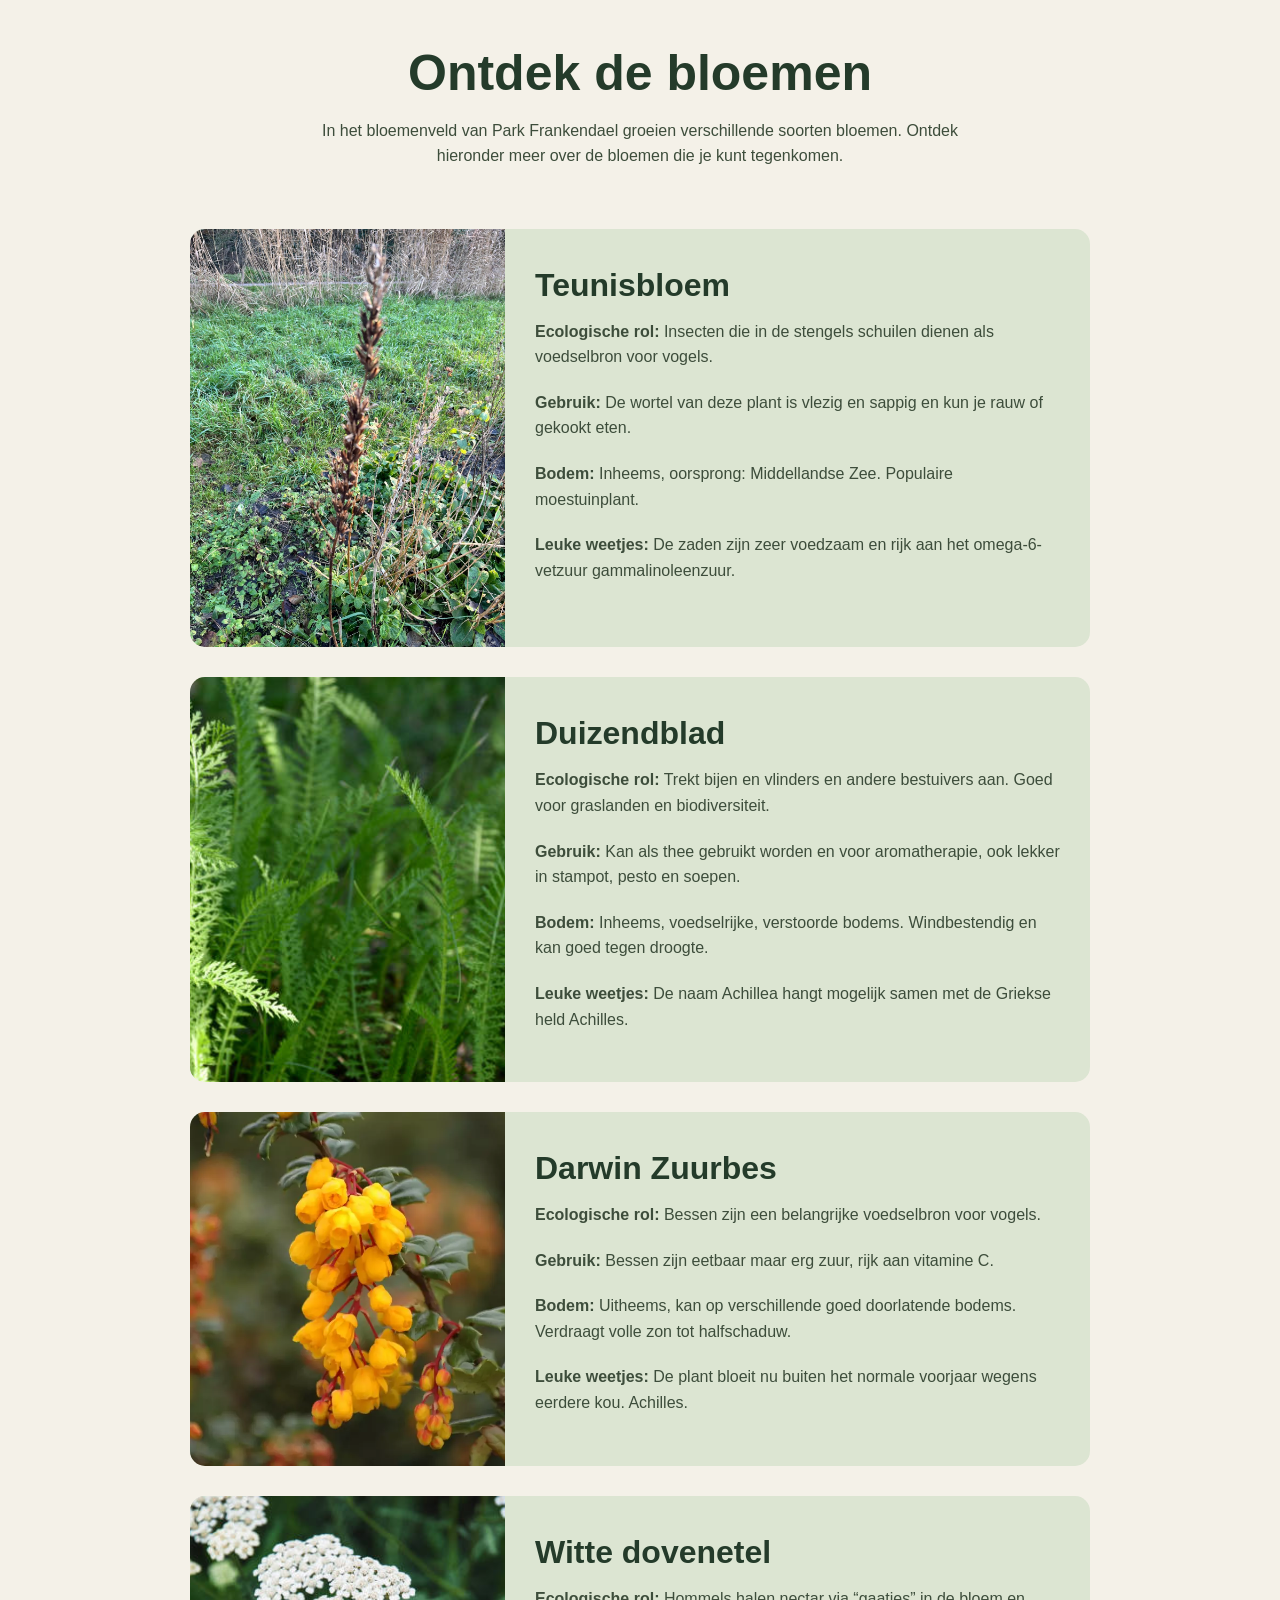
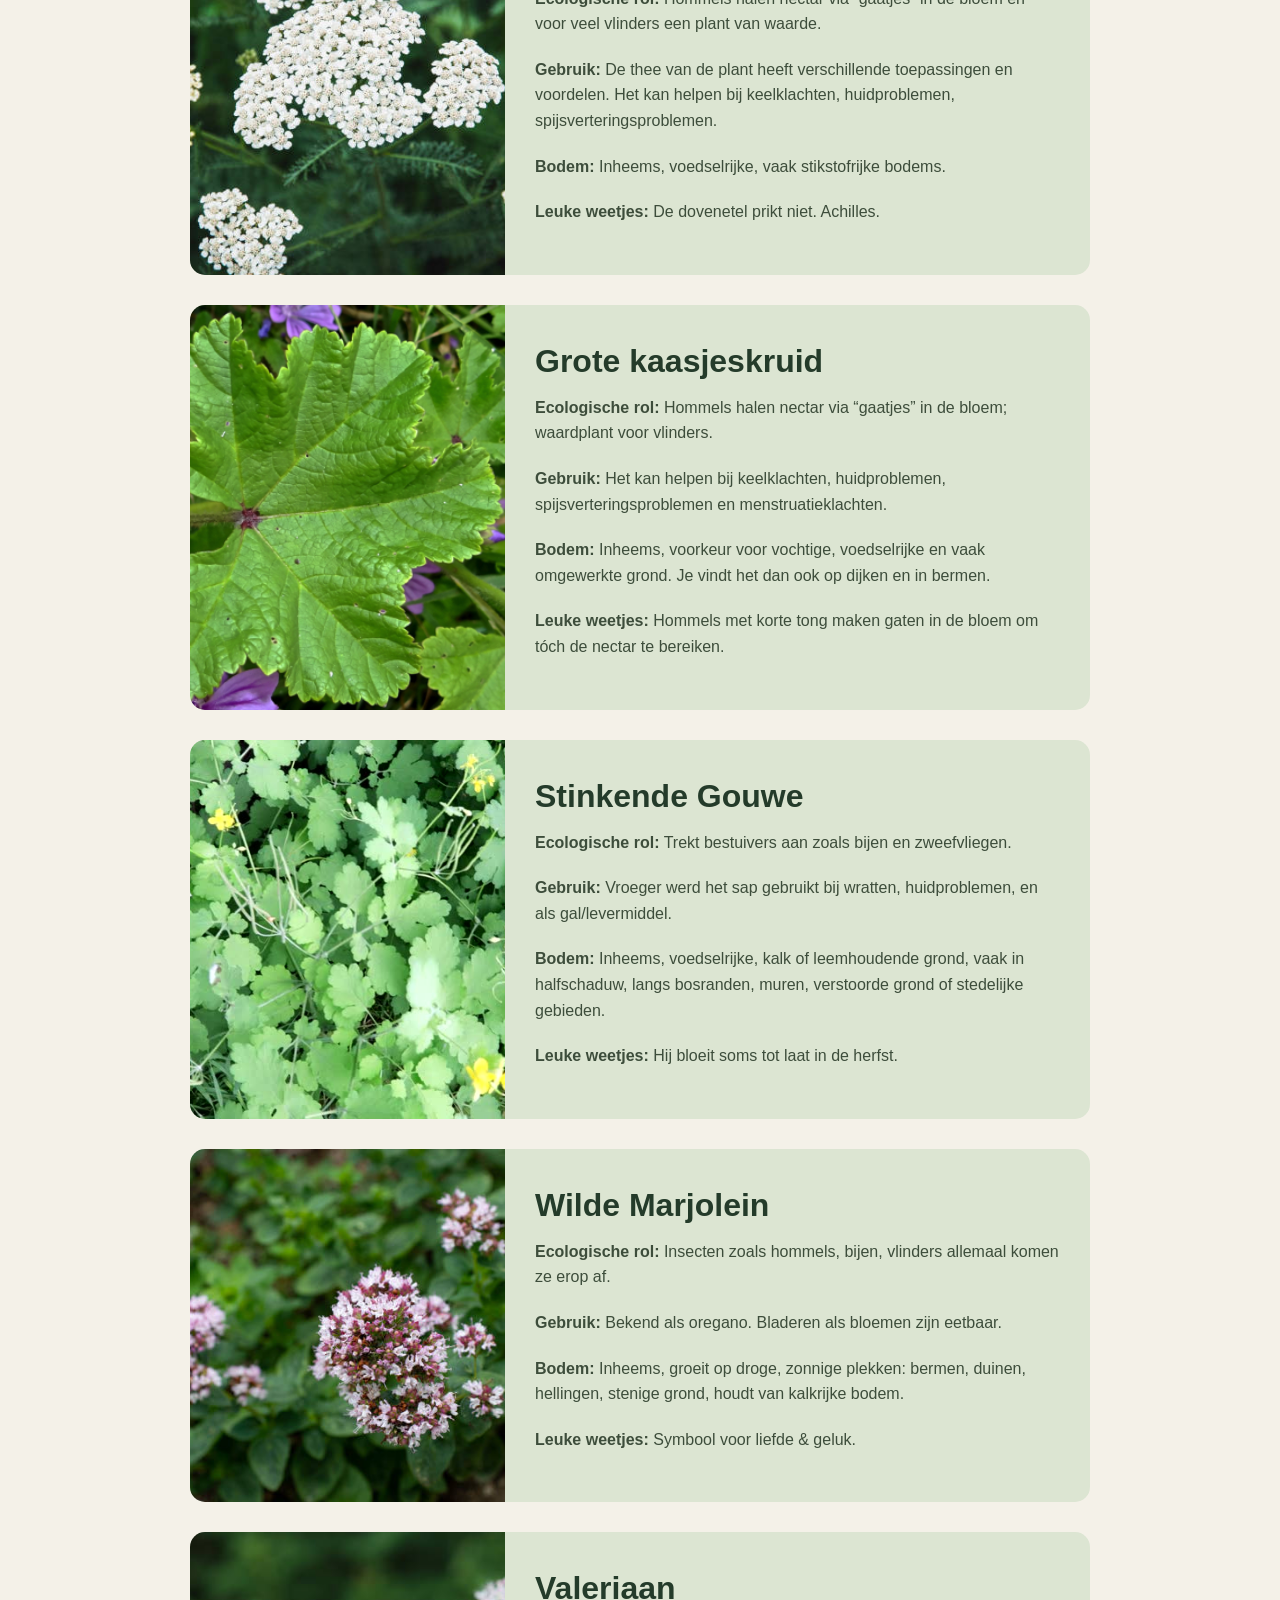
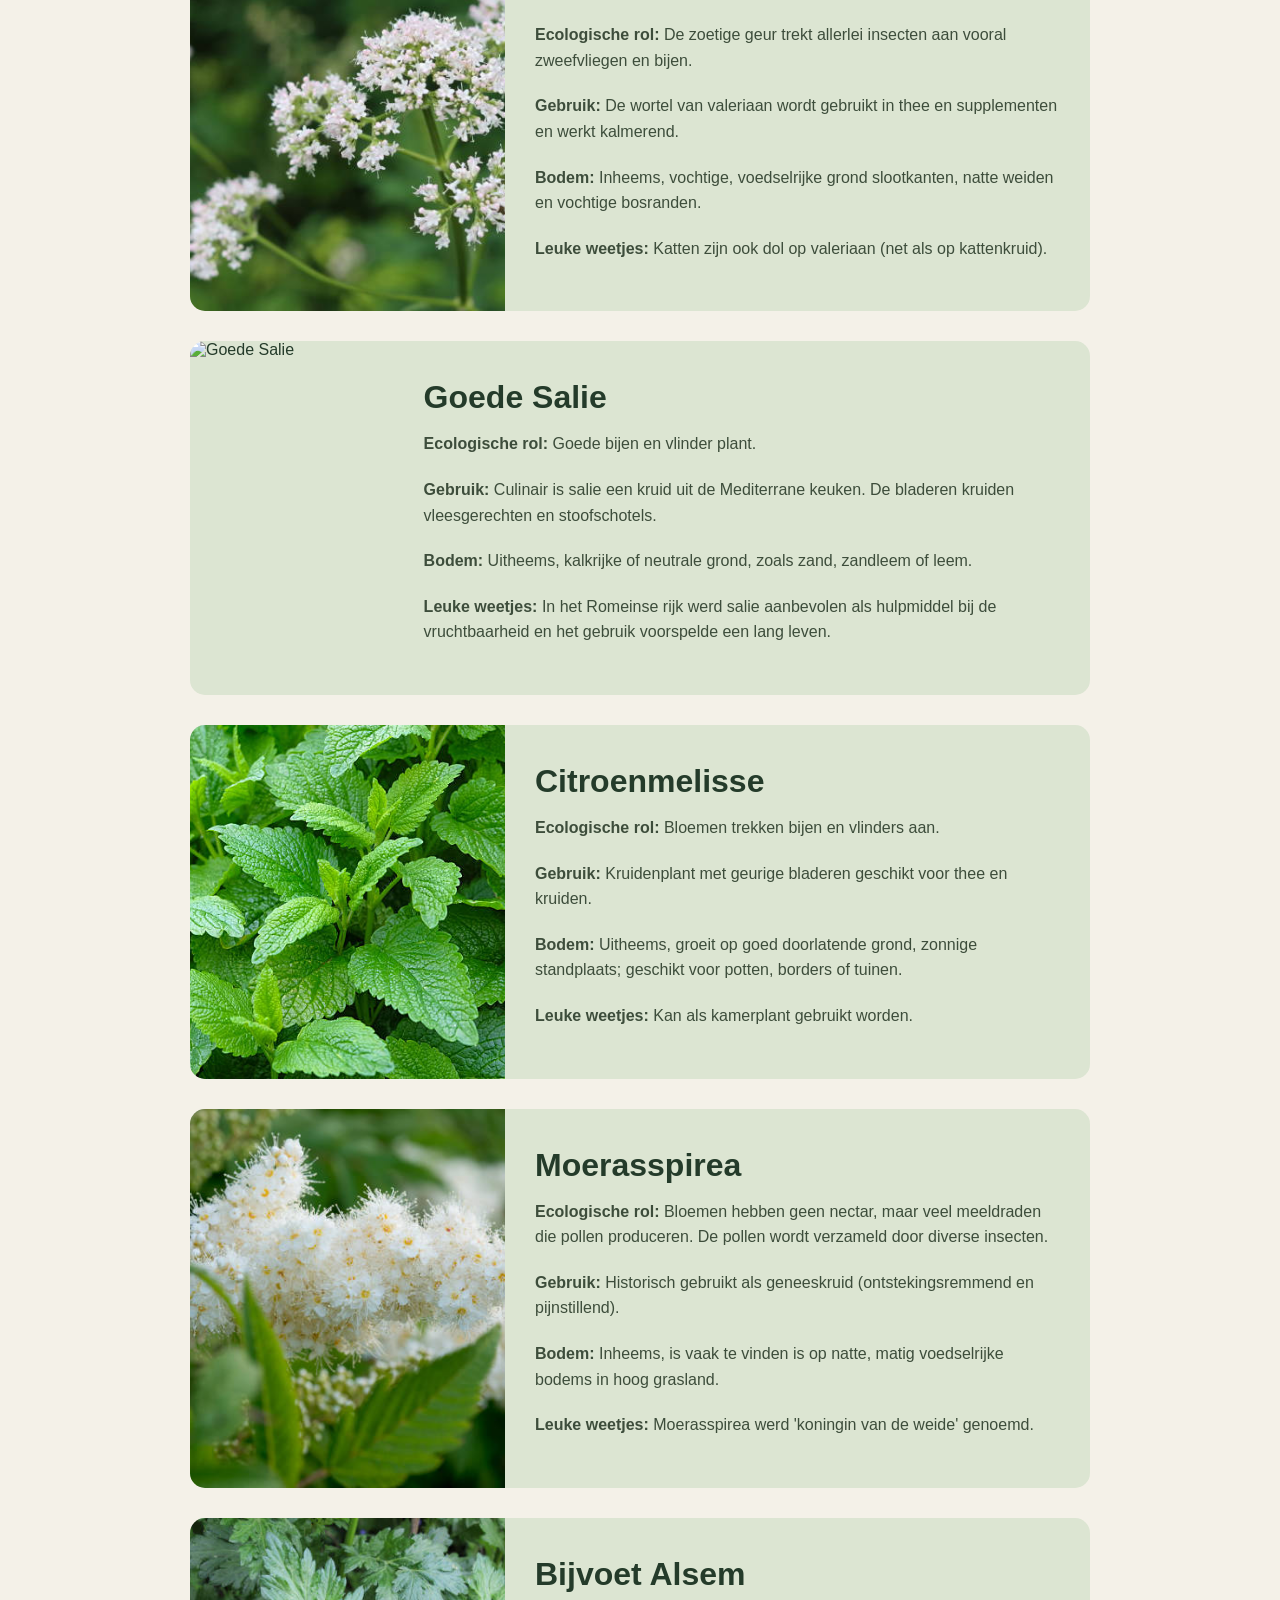
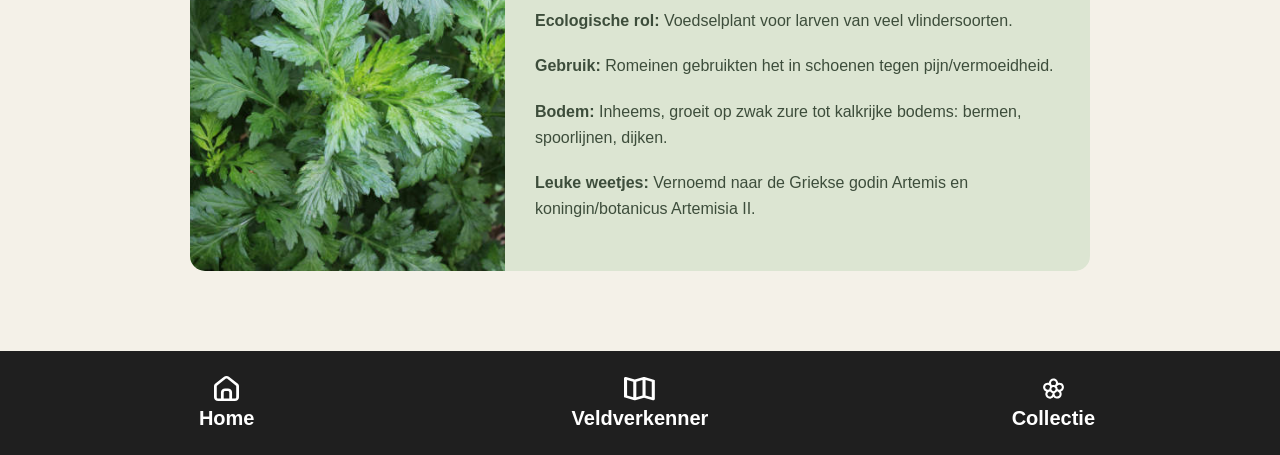
==== collectie.html @ 2749d23b "De bloemen nummers 9 t/m 12 in de collectie pagina gezet" ====
<!DOCTYPE html>
<html lang="nl">

<head>
    <meta charset="UTF-8">
    <meta name="viewport" content="width=device-width, initial-scale=1.0">
    <title>Collectie</title>
    <link rel="stylesheet" href="../styles.css">
</head>

<body>

    <main class="collectie">

        <section class="collectie-header">
            <h1>Ontdek de bloemen</h1>
            <p>
                In het bloemenveld van Park Frankendael groeien
                verschillende soorten bloemen. Ontdek hieronder
                meer over de bloemen die je kunt tegenkomen.
            </p>
        </section>

        <section class="bloemen-lijst">

            <article class="bloem-item">
                <img src="Bloemen/Teunisbloem.jpg" alt="Teunisbloem">

                <div class="bloem-info">
                    <h2>Teunisbloem</h2>
                    <p>
                        <strong>Ecologische rol:</strong> Insecten die in de stengels schuilen dienen als voedselbron
                        voor vogels.
                    </p>
                    <p>
                        <strong>Gebruik:</strong> De wortel van deze plant is vlezig en sappig en kun je rauw of gekookt
                        eten.
                    </p>
                    <p>
                        <strong>Bodem:</strong> Inheems, oorsprong: Middellandse Zee. Populaire moestuinplant.
                    </p>
                    <p>
                        <strong>Leuke weetjes:</strong> De zaden zijn zeer voedzaam en rijk aan het omega-6-vetzuur
                        gammalinoleenzuur.
                    </p>
                </div>
            </article>

            <article class="bloem-item">
                <img src="Bloemen/Duizenblad.png" alt="Duizendblad">

                <div class="bloem-info">
                    <h2>Duizendblad</h2>
                    <p>
                        <strong>Ecologische rol:</strong> Trekt bijen en vlinders en andere bestuivers aan. Goed voor
                        graslanden en biodiversiteit.
                    </p>
                    <p>
                        <strong>Gebruik:</strong> Kan als thee gebruikt worden en voor aromatherapie, ook lekker in
                        stampot, pesto en soepen.
                    </p>
                    <p>
                        <strong>Bodem:</strong> Inheems, voedselrijke, verstoorde bodems. Windbestendig en kan goed
                        tegen droogte.
                    </p>
                    <p>
                        <strong>Leuke weetjes:</strong> De naam Achillea hangt mogelijk samen met de Griekse held
                        Achilles.
                    </p>
                </div>
            </article>

            <article class="bloem-item">
                <img src="Bloemen/Darwin Zuurbes.png" alt="Darwin Zuurbes">

                <div class="bloem-info">
                    <h2>Darwin Zuurbes</h2>
                    <p>
                        <strong>Ecologische rol:</strong> Bessen zijn een belangrijke voedselbron voor vogels.
                    </p>
                    <p>
                        <strong>Gebruik:</strong> Bessen zijn eetbaar maar erg zuur, rijk aan vitamine C.
                    </p>
                    <p>
                        <strong>Bodem:</strong> Uitheems, kan op verschillende goed doorlatende bodems. Verdraagt volle
                        zon tot halfschaduw.
                    </p>
                    <p>
                        <strong>Leuke weetjes:</strong> De plant bloeit nu buiten het normale voorjaar wegens eerdere
                        kou.
                        Achilles.
                    </p>
                </div>
            </article>

            <article class="bloem-item">
                <img src="Bloemen/Witte dovenetel.png" alt="Witte dovenetel">

                <div class="bloem-info">
                    <h2>Witte dovenetel</h2>
                    <p>
                        <strong>Ecologische rol:</strong> Hommels halen nectar via “gaatjes” in de bloem en voor veel
                        vlinders een plant van waarde.
                    </p>
                    <p>
                        <strong>Gebruik:</strong> De thee van de plant heeft verschillende toepassingen en
                        voordelen. Het kan helpen bij keelklachten, huidproblemen, spijsverteringsproblemen.
                    </p>
                    <p>
                        <strong>Bodem:</strong> Inheems, voedselrijke, vaak stikstofrijke bodems.
                    </p>
                    <p>
                        <strong>Leuke weetjes:</strong> De dovenetel prikt niet.
                        Achilles.
                    </p>
                </div>
            </article>

            <article class="bloem-item">
                <img src="Bloemen/Grote kaasjeskruid.png" alt="Grote kaasjeskruid">

                <div class="bloem-info">
                    <h2>Grote kaasjeskruid</h2>
                    <p>
                        <strong>Ecologische rol:</strong> Hommels halen nectar via “gaatjes” in de bloem; waardplant
                        voor vlinders.
                    </p>
                    <p>
                        <strong>Gebruik:</strong> Het kan helpen bij keelklachten, huidproblemen,
                        spijsverteringsproblemen en
                        menstruatieklachten.
                    </p>
                    <p>
                        <strong>Bodem:</strong> Inheems, voorkeur voor vochtige, voedselrijke en vaak omgewerkte grond.
                        Je vindt het dan ook op dijken en in bermen.
                    </p>
                    <p>
                        <strong>Leuke weetjes:</strong> Hommels met korte tong maken gaten in de bloem om tóch de nectar
                        te bereiken.
                    </p>
                </div>
            </article>

            <article class="bloem-item">
                <img src="Bloemen/Stinkende Gouwe.png" alt="Stinkende Gouwe">

                <div class="bloem-info">
                    <h2>Stinkende Gouwe</h2>
                    <p>
                        <strong>Ecologische rol:</strong> Trekt bestuivers aan zoals bijen en zweefvliegen.
                    </p>
                    <p>
                        <strong>Gebruik:</strong> Vroeger werd het sap gebruikt bij wratten, huidproblemen, en als
                        gal/levermiddel.
                    </p>
                    <p>
                        <strong>Bodem:</strong> Inheems, voedselrijke, kalk of leemhoudende grond, vaak in
                        halfschaduw, langs bosranden, muren, verstoorde grond of stedelijke gebieden.
                    </p>
                    <p>
                        <strong>Leuke weetjes:</strong> Hij bloeit soms tot laat in de herfst.
                    </p>
                </div>
            </article>

            <article class="bloem-item">
                <img src="Bloemen/Wild Marjolein.png" alt="Wilde Marjolein">

                <div class="bloem-info">
                    <h2>Wilde Marjolein</h2>
                    <p>
                        <strong>Ecologische rol:</strong> Insecten zoals hommels, bijen, vlinders allemaal komen ze erop
                        af.
                    </p>
                    <p>
                        <strong>Gebruik:</strong> Bekend als oregano. Bladeren als bloemen zijn eetbaar.
                    </p>
                    <p>
                        <strong>Bodem:</strong> Inheems, groeit op droge, zonnige plekken: bermen, duinen, hellingen,
                        stenige grond, houdt van kalkrijke bodem.
                    </p>
                    <p>
                        <strong>Leuke weetjes:</strong> Symbool voor liefde & geluk.
                    </p>
                </div>
            </article>

            <article class="bloem-item">
                <img src="Bloemen/Valeriaan.png" alt="Valeriaan">

                <div class="bloem-info">
                    <h2>Valeriaan</h2>
                    <p>
                        <strong>Ecologische rol:</strong> De zoetige geur trekt allerlei insecten aan vooral
                        zweefvliegen en bijen.
                    </p>
                    <p>
                        <strong>Gebruik:</strong> De wortel van valeriaan wordt gebruikt in thee en supplementen en
                        werkt kalmerend.
                    </p>
                    <p>
                        <strong>Bodem:</strong> Inheems, vochtige, voedselrijke grond slootkanten, natte weiden en
                        vochtige bosranden.
                    </p>
                    <p>
                        <strong>Leuke weetjes:</strong> Katten zijn ook dol op valeriaan (net als op kattenkruid).
                    </p>
                </div>
            </article>

            <article class="bloem-item">
                <img src="Bloemen/Goede Salie.png" alt="Goede Salie">

                <div class="bloem-info">
                    <h2>Goede Salie</h2>
                    <p>
                        <strong>Ecologische rol:</strong> Goede bijen en vlinder plant.
                    </p>
                    <p>
                        <strong>Gebruik:</strong> Culinair is salie een kruid uit de Mediterrane keuken. De bladeren
                        kruiden vleesgerechten en stoofschotels.
                    </p>
                    <p>
                        <strong>Bodem:</strong> Uitheems, kalkrijke of neutrale grond, zoals zand, zandleem of leem.
                    </p>
                    <p>
                        <strong>Leuke weetjes:</strong> In het Romeinse rijk werd salie aanbevolen als hulpmiddel bij de
                        vruchtbaarheid en het gebruik voorspelde een lang leven.
                    </p>
                </div>
            </article>

            <article class="bloem-item">
                <img src="Bloemen/Citroenmelisse.png" alt="Citroenmelisse">

                <div class="bloem-info">
                    <h2>Citroenmelisse</h2>
                    <p>
                        <strong>Ecologische rol:</strong> Bloemen trekken bijen en vlinders aan.
                    </p>
                    <p>
                        <strong>Gebruik:</strong> Kruidenplant met geurige bladeren geschikt voor thee en kruiden.
                    </p>
                    <p>
                        <strong>Bodem:</strong> Uitheems, groeit op goed doorlatende grond, zonnige standplaats;
                        geschikt voor potten, borders of tuinen.
                    </p>
                    <p>
                        <strong>Leuke weetjes:</strong> Kan als kamerplant gebruikt worden.
                    </p>
                </div>
            </article>

            <article class="bloem-item">
                <img src="Bloemen/Moerasspirea.png" alt="Moerasspirea">

                <div class="bloem-info">
                    <h2>Moerasspirea</h2>
                    <p>
                        <strong>Ecologische rol:</strong> Bloemen hebben geen nectar, maar veel meeldraden die pollen
                        produceren. De pollen wordt verzameld door diverse insecten.
                    </p>
                    <p>
                        <strong>Gebruik:</strong> Historisch gebruikt als geneeskruid (ontstekingsremmend en
                        pijnstillend).
                    </p>
                    <p>
                        <strong>Bodem:</strong> Inheems, is vaak te vinden is op natte, matig voedselrijke bodems in
                        hoog grasland.
                    </p>
                    <p>
                        <strong>Leuke weetjes:</strong> Moerasspirea werd 'koningin van de weide' genoemd.
                    </p>
                </div>
            </article>

            <article class="bloem-item">
                <img src="Bloemen/Bijvoet Alsem.png" alt="Bijvoet Alsem">

                <div class="bloem-info">
                    <h2>Bijvoet Alsem</h2>
                    <p>
                        <strong>Ecologische rol:</strong> Voedselplant voor larven van veel vlindersoorten.
                    </p>
                    <p>
                        <strong>Gebruik:</strong> Romeinen gebruikten het in schoenen tegen pijn/vermoeidheid.
                    </p>
                    <p>
                        <strong>Bodem:</strong> Inheems, groeit op zwak zure tot kalkrijke bodems: bermen, spoorlijnen,
                        dijken.
                    </p>
                    <p>
                        <strong>Leuke weetjes:</strong> Vernoemd naar de Griekse godin Artemis en koningin/botanicus
                        Artemisia II.
                    </p>
                </div>
            </article>

        </section>

    </main>

    <footer class="main-footer">
        <ul>
            <li>
                <a href="index.html" class="active">
                    <img src="images/Home.svg" alt="Logo" class="icon">
                    <span>Home</span>
                </a>
            </li>

            <li>
                <a href="veldverkenner.html">
                    <img src="images/Veldverkenner.svg" alt="Logo" class="icon">
                    <span>Veldverkenner</span>
                </a>
            </li>

            <li>
                <a href="collectie.html">
                    <img src="images/Collectie.svg" alt="Logo" class="icon">
                    <span>Collectie</span>
                </a>
            </li>
        </ul>
    </footer>

</body>

</html>
---- styles.css ----
* {
    box-sizing: border-box;
    margin: 0;
    padding: 0;
}

body {
    font-family: Arial, sans-serif;
    background: #f4f1e8;
    color: #243b2a;
}

header {
    position: fixed;
    top: 0;
    left: 0;
    width: 100%;
    height: 90px;
    display: flex;
    justify-content: space-between;
    align-items: center;
    padding: 20px 50px;
    background: #f4f1e8;
    z-index: 9999;
}

.logo {
    font-size: 20px;
    font-weight: bold;
    line-height: 1;
}

nav {
    display: flex;
    align-items: center;
    gap: 30px;
}

nav a {
    text-decoration: none;
    color: #243b2a;
    font-size: 16px;
}

main {
    padding-top: 90px;
}

.hero {
    display: flex;
    min-height: 550px;
    padding: 40px 50px 80px;
    gap: 50px;
    align-items: center;
}

.hero-text {
    width: 50%;
}

h1 {
    font-size: 50px;
    line-height: 0.95;
    margin-bottom: 25px;

    /* display: grid;
    grid-template-columns: min-content; */

    @media (width > 700px) {
        font-size: clamp(3.125rem, -0.8523rem + 9.0909vw, 4.375rem);
    }
}

.hero-text p {
    max-width: 450px;
    line-height: 1.6;
    margin-bottom: 30px;
}

.button {
    display: inline-block;
    background: #3d6947;
    color: white;
    padding: 15px 25px;
    text-decoration: none;
    border-radius: 30px;
}

.hero-image {
    width: 50%;
}

.image-placeholder {
    height: 450px;
    background: #b7c7a5;
    display: flex;
    justify-content: center;
    align-items: center;
    text-align: center;
    color: #3d4d3b;
}

.intro {
    background: #dce5d2;

    padding: 80px 50px;

    text-align: center;

    h2 {
        font-size: 45px;

        line-height: 1;

        margin-bottom: 25px;
    }

    p {
        max-width: 600px;

        margin: 0 auto;

        line-height: 1.6;
    }
}

.main-footer {
    background: #1f1f1f;
    color: white;
    padding: 25px 20px;
}

/* lijstjte links */
.main-footer ul {
    display: flex;
    justify-content: space-around;
    align-items: center;

    list-style: none;
    margin: 0;
    padding: 0;

    li {
        flex: 1;
        text-align: center;
    }

    a {
        display: flex;
        flex-direction: column;
        align-items: center;
        gap: 6px;

        color: white;
        text-decoration: none;

        font-size: 20px;
        font-weight: bold;

        &:hover {
            color: #243b2a;
        }
    }
}

.news-section {
    background: #dce5d2;
    padding: 80px 50px;

    @media (width > 700px) {
        padding: 60px 20px;
    }
}

.news-section h2 {
    font-size: 45px;
    color: #243b2a;
    margin-bottom: 35px;
    text-align: center;

    @media (width > 700px) {
        font-size: 35px;
    }
}

.news-slider {
    display: flex;
    gap: 25px;
    max-width: 1200px;
    margin: 0 auto;
    overflow-x: auto;
    scroll-snap-type: x mandatory;
    padding-bottom: 15px;
}

.news-card {
    background: #f4f1e8;
    border-radius: 15px;
    overflow: hidden;
    min-width: 270px;
    flex: 1;
    scroll-snap-align: start;
}

.news-card img {
    width: 100%;
    height: 180px;
    object-fit: cover;
    display: block;
}

.news-content {
    padding: 20px;
}

.news-date {
    font-size: 13px;
    color: #5d705f;
}

.news-content h3 {
    color: #243b2a;
    font-size: 22px;
    margin: 8px 0 12px;
}

.news-content p {
    color: #3d4d3b;
    line-height: 1.5;
    margin-bottom: 18px;
}

.news-content a {
    color: #3d6947;
    font-weight: bold;
    text-decoration: none;
}

.news-content a:hover {
    text-decoration: underline;
}

.collectie {
    padding: 50px;
    background: #f4f1e8;
}

.collectie-header {
    max-width: 700px;
    margin: 0 auto 60px;
    text-align: center;
}

.collectie-header h1 {
    font-size: 50px;
    color: #243b2a;
    margin-bottom: 20px;
}

.collectie-header p {
    line-height: 1.6;
    color: #3d4d3b;
}

.bloemen-lijst {
    max-width: 900px;
    margin: 0 auto;
}

.bloem-item {
    display: flex;
    background: #dce5d2;
    margin-bottom: 30px;
    border-radius: 15px;
    overflow: hidden;
    min-height: 250px;
}

.bloem-item img {
    width: 35%;
    object-fit: cover;
}

.bloem-info {
    padding: 30px;
}

.bloem-type {
    font-size: 13px;
    color: #5d705f;
    text-transform: uppercase;
    font-weight: bold;
}

.bloem-info h2 {
    font-size: 32px;
    color: #243b2a;
    margin: 8px 0 15px;
}

.bloem-info p {
    line-height: 1.6;
    color: #3d4d3b;
    margin-bottom: 20px;
}

.bloem-info a {
    color: #3d6947;
    font-weight: bold;
    text-decoration: none;
}

.bloem-info a:hover {
    text-decoration: underline;
}

.main-footer .icon {
    font-size: 30px;
    line-height: 1;
    color: #FFF;
    filter: brightness(0) invert(1);
}

/* Als je met je muis over een item gaat */
.main-footer a:hover {
    color: #5d7cff;
}

@media (max-width: 700px) {

    header {
        height: 75px;
        padding: 20px;
    }

    nav {
        display: none;
    }

    main {
        padding-top: 75px;
    }

    .hero {
        flex-direction: column;
        padding: 30px 20px 60px;
    }

    .hero-text,
    .hero-image {
        width: 100%;
        order: 2;
    }

    .hero-text img {
        width: 100%;
        max-width: 450px;
        height: 250px;
        object-fit: cover;
        object-position: center;
        display: block;
        margin-bottom: 30px;
    }

    .image-placeholder {
        height: 300px;
    }

    .intro {
        padding: 60px 20px;
    }

    .intro h2 {
        font-size: 35px;
    }

    .news-card {
        min-width: 85%;
    }

    .main-footer {
        padding: 20px 10px;
    }

    .main-footer a {
        font-size: 16px;
    }

    .main-footer .icon {
        font-size: 26px;
    }

    .collectie {
        padding: 30px 20px 60px;
    }

    .collectie-header h1 {
        font-size: 40px;
    }

    .bloem-item {
        flex-direction: column;
    }

    .bloem-item img {
        width: 100%;
        height: 220px;
    }

    .bloem-info {
        padding: 25px;
    }
}
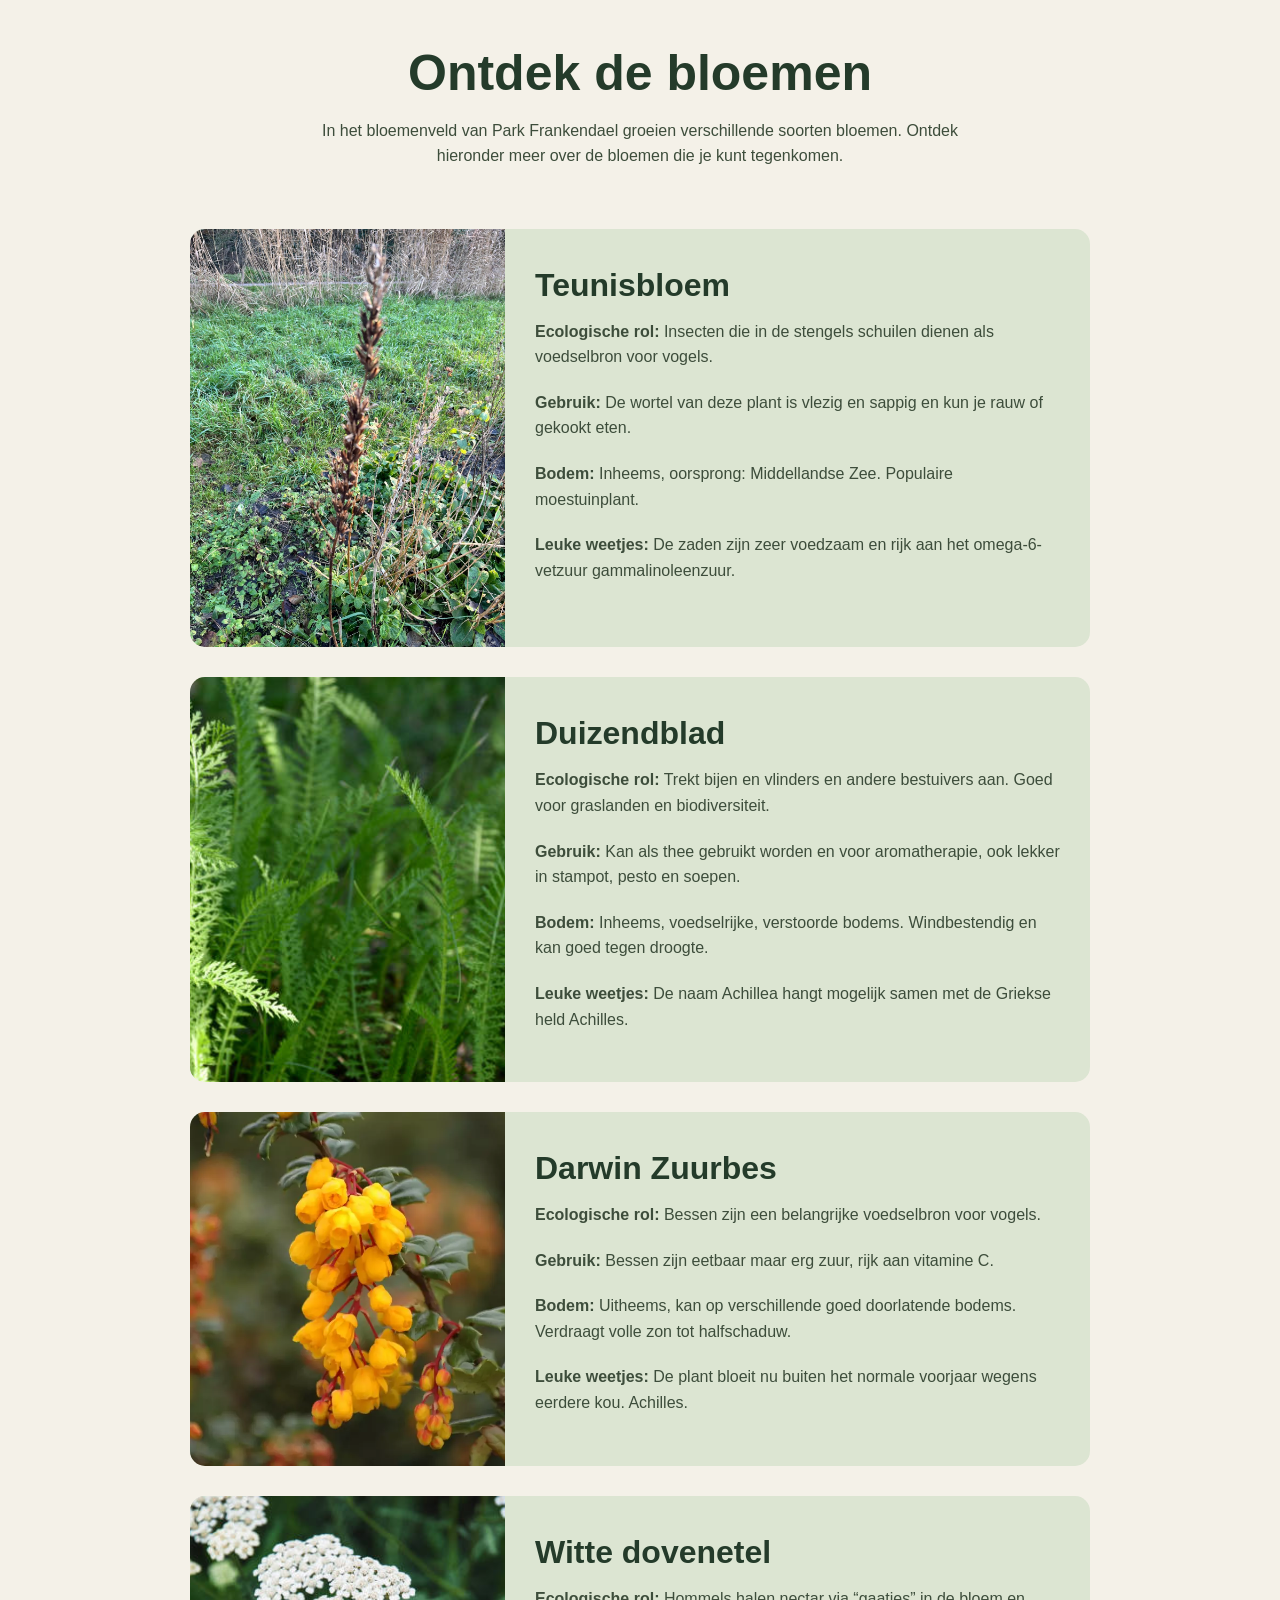
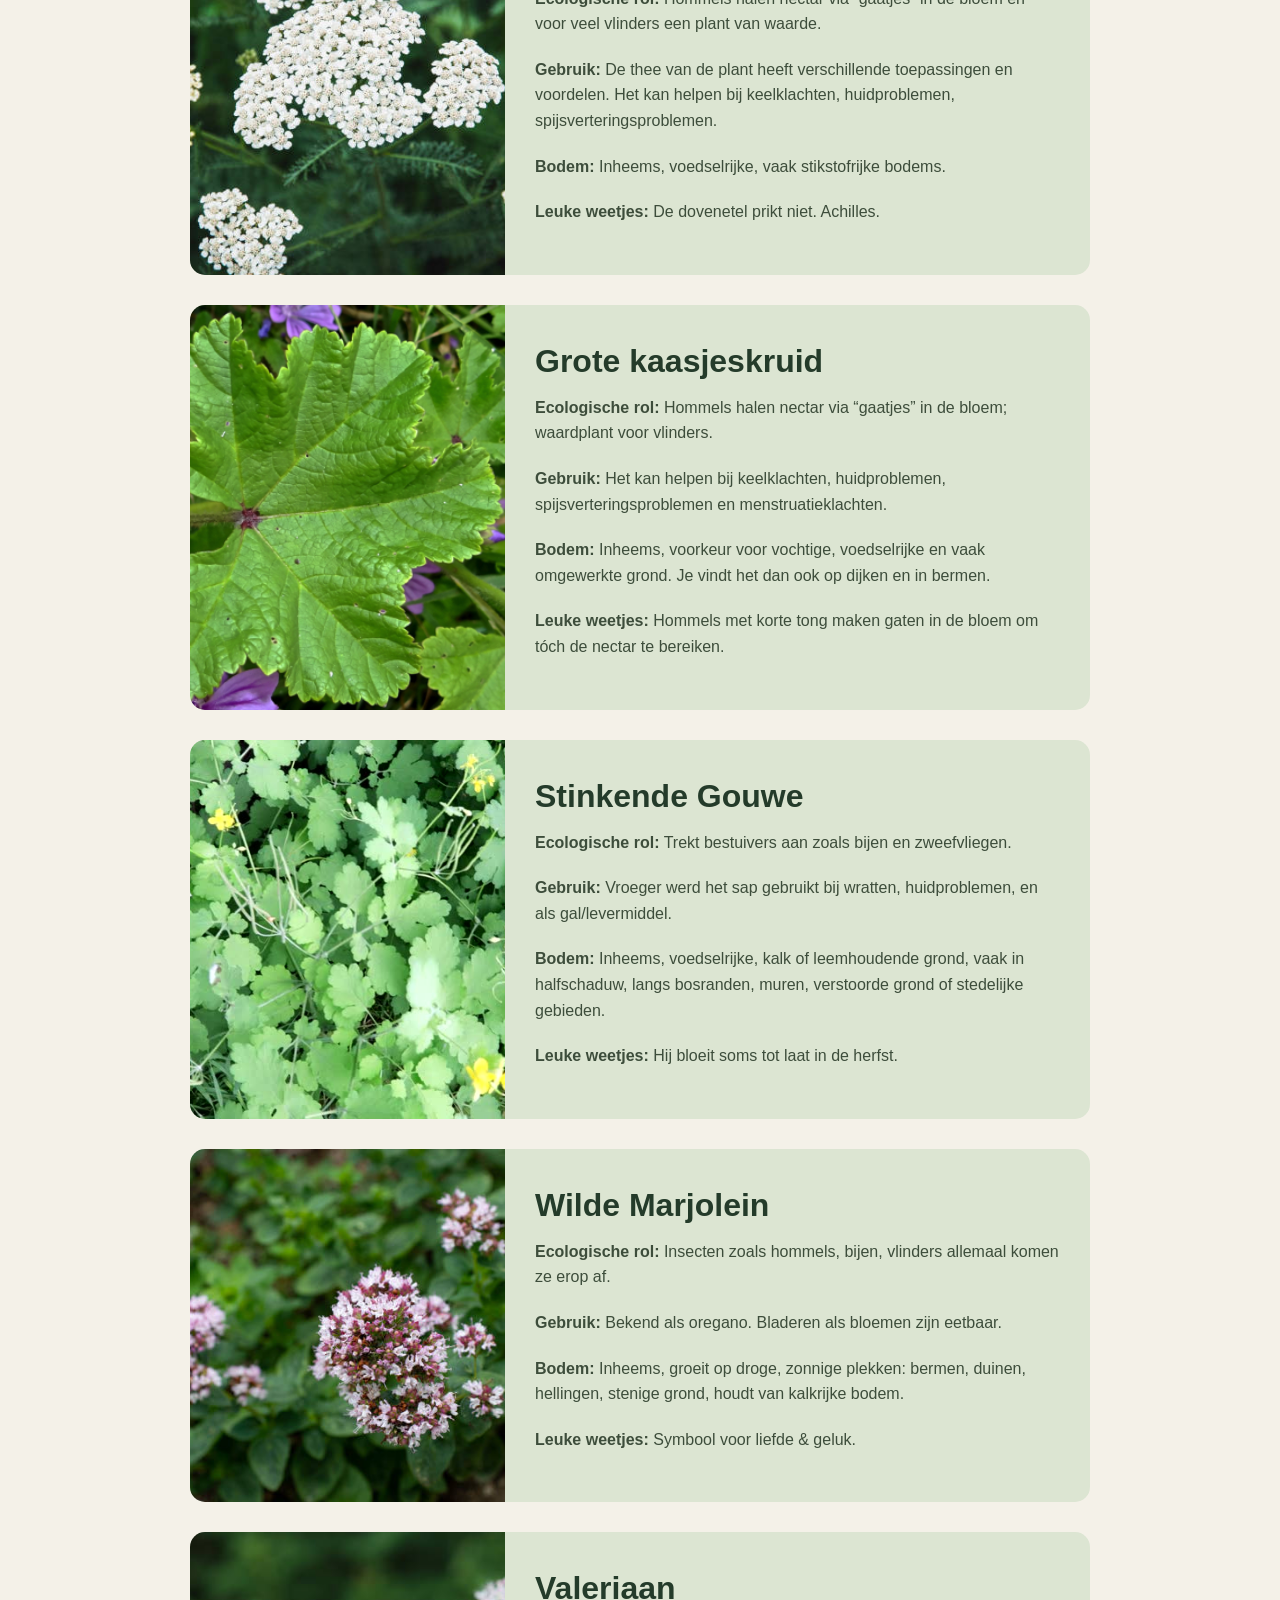
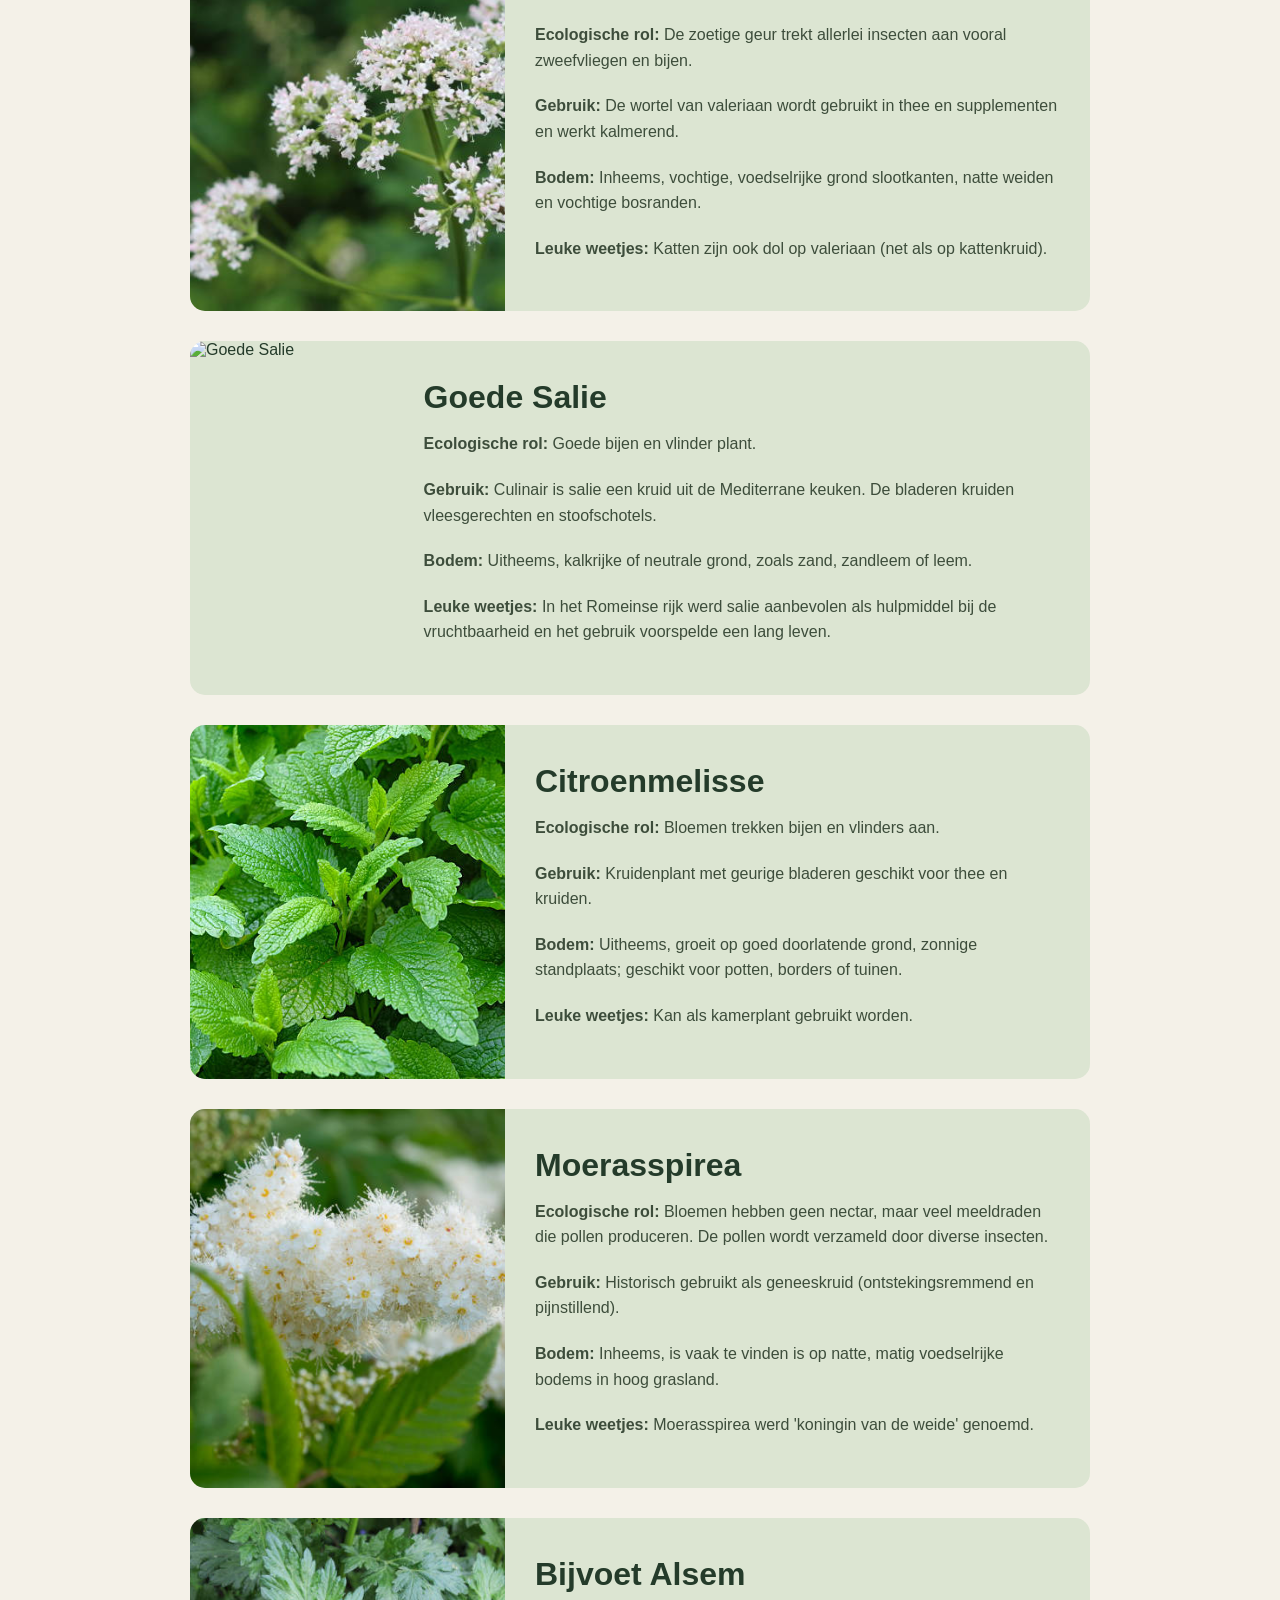
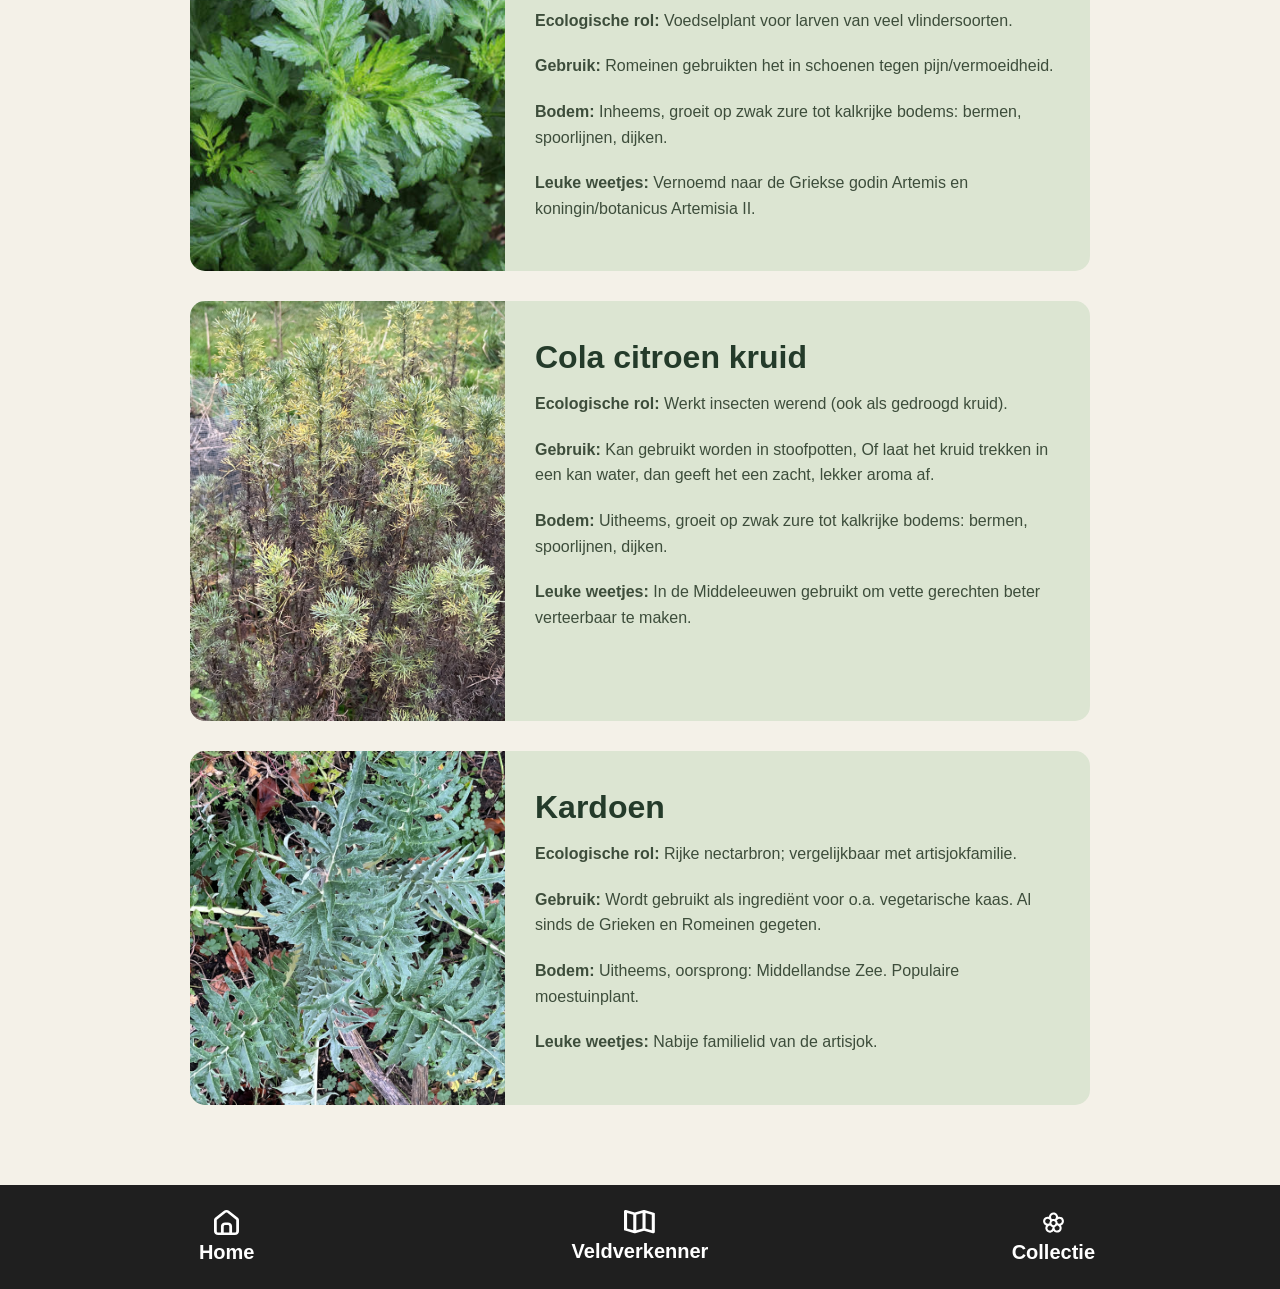
==== commit bab0c4e5: "De bloemen nummers 13 en 14 in de collectie pagina gezet" ====
--- a/collectie.html
+++ b/collectie.html
@@ -296,6 +296,49 @@
                 </div>
             </article>
 
+            <article class="bloem-item">
+                <img src="Bloemen/Cola citroen kruid.jpg" alt="Cola citroen kruid">
+
+                <div class="bloem-info">
+                    <h2>Cola citroen kruid</h2>
+                    <p>
+                        <strong>Ecologische rol:</strong> Werkt insecten werend (ook als gedroogd kruid).
+                    </p>
+                    <p>
+                        <strong>Gebruik:</strong> Kan gebruikt worden in stoofpotten, Of laat het kruid
+                        trekken in een kan water, dan geeft het een zacht, lekker aroma af.
+                    </p>
+                    <p>
+                        <strong>Bodem:</strong> Uitheems, groeit op zwak zure tot kalkrijke bodems: bermen, spoorlijnen,
+                        dijken.
+                    </p>
+                    <p>
+                        <strong>Leuke weetjes:</strong> In de Middeleeuwen gebruikt om vette gerechten beter verteerbaar
+                        te maken.
+                    </p>
+                </div>
+            </article>
+
+            <article class="bloem-item">
+                <img src="Bloemen/Kardoen.png" alt="Kardoen">
+
+                <div class="bloem-info">
+                    <h2>Kardoen</h2>
+                        <p>
+                            <strong>Ecologische rol:</strong> Rijke nectarbron; vergelijkbaar met artisjokfamilie.
+                        </p>
+                        <p>
+                            <strong>Gebruik:</strong> Wordt gebruikt als ingrediënt voor o.a. vegetarische kaas. Al
+                            sinds de Grieken en Romeinen gegeten.
+                        <p>
+                            <strong>Bodem:</strong> Uitheems, oorsprong: Middellandse Zee. Populaire moestuinplant.
+                        </p>
+                        <p>
+                            <strong>Leuke weetjes:</strong> Nabije familielid van de artisjok.
+                        </p>
+                </div>
+            </article>
+
         </section>
 
     </main>
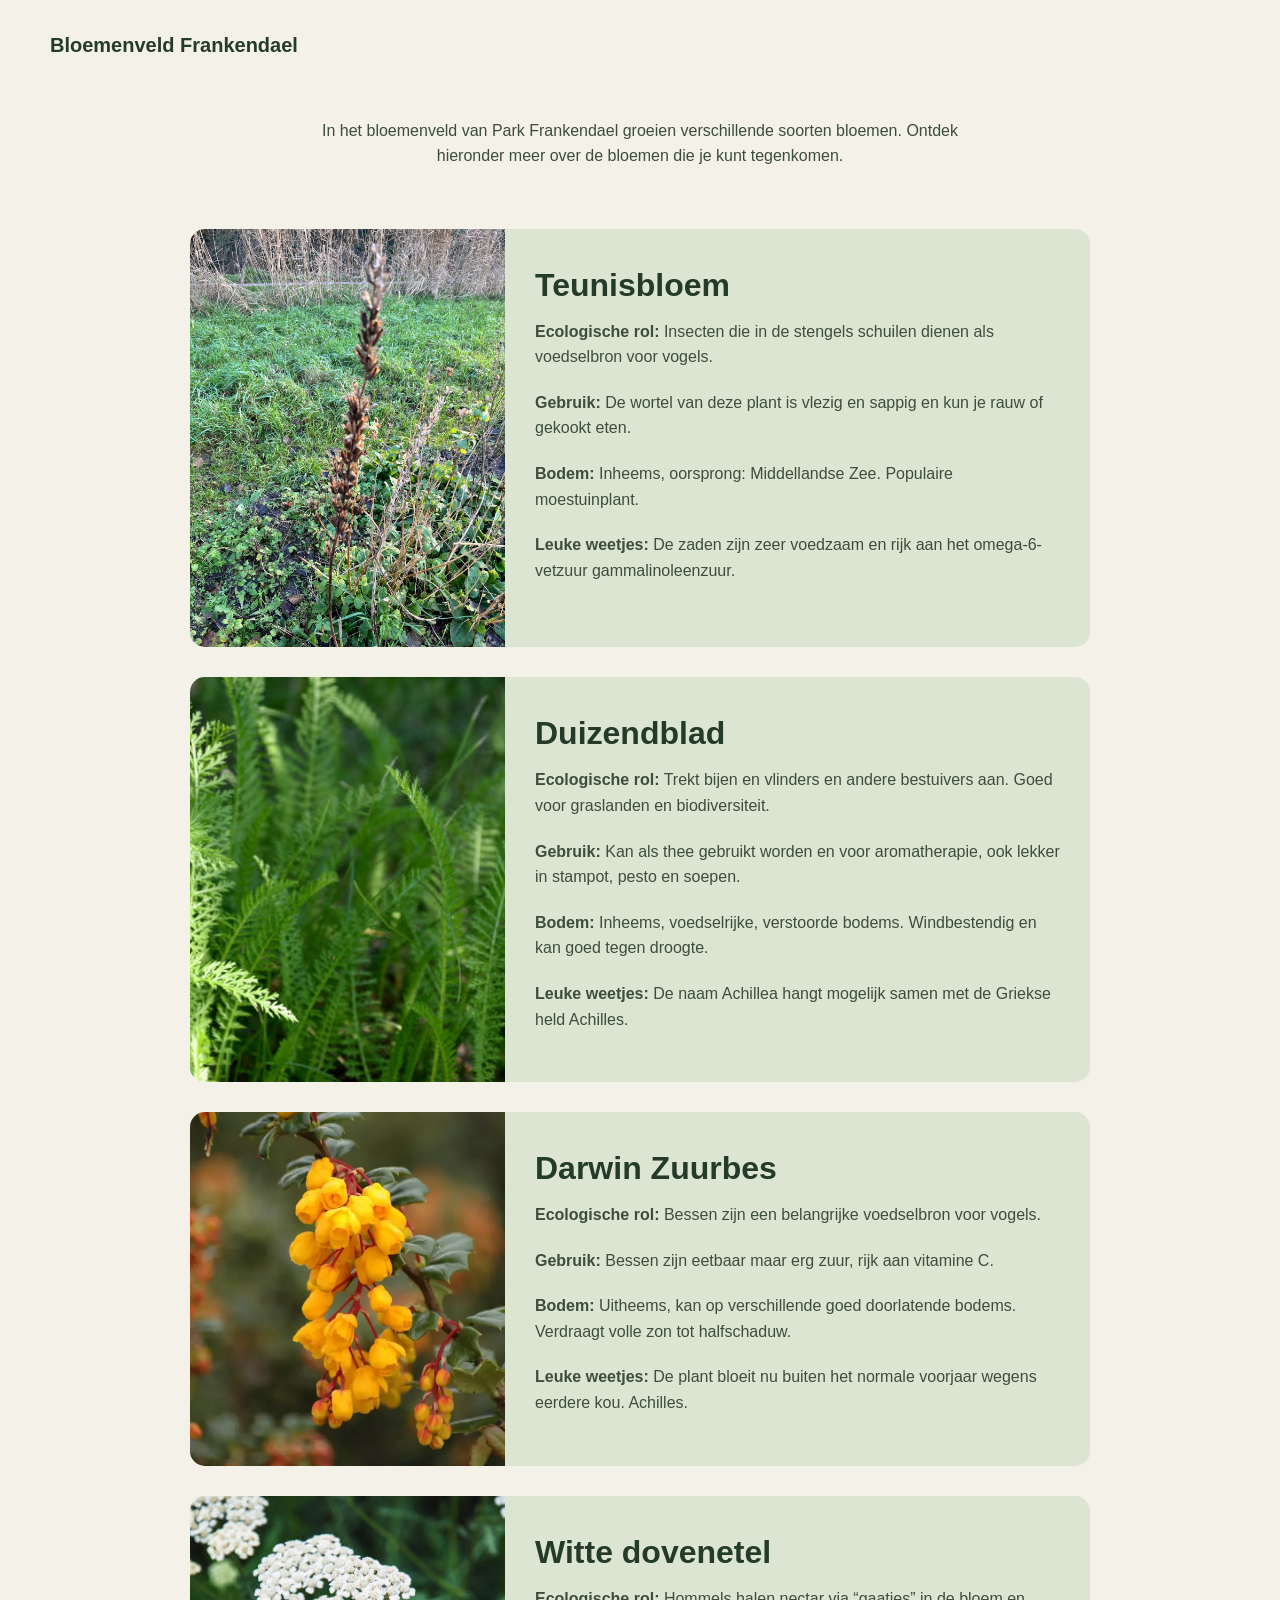
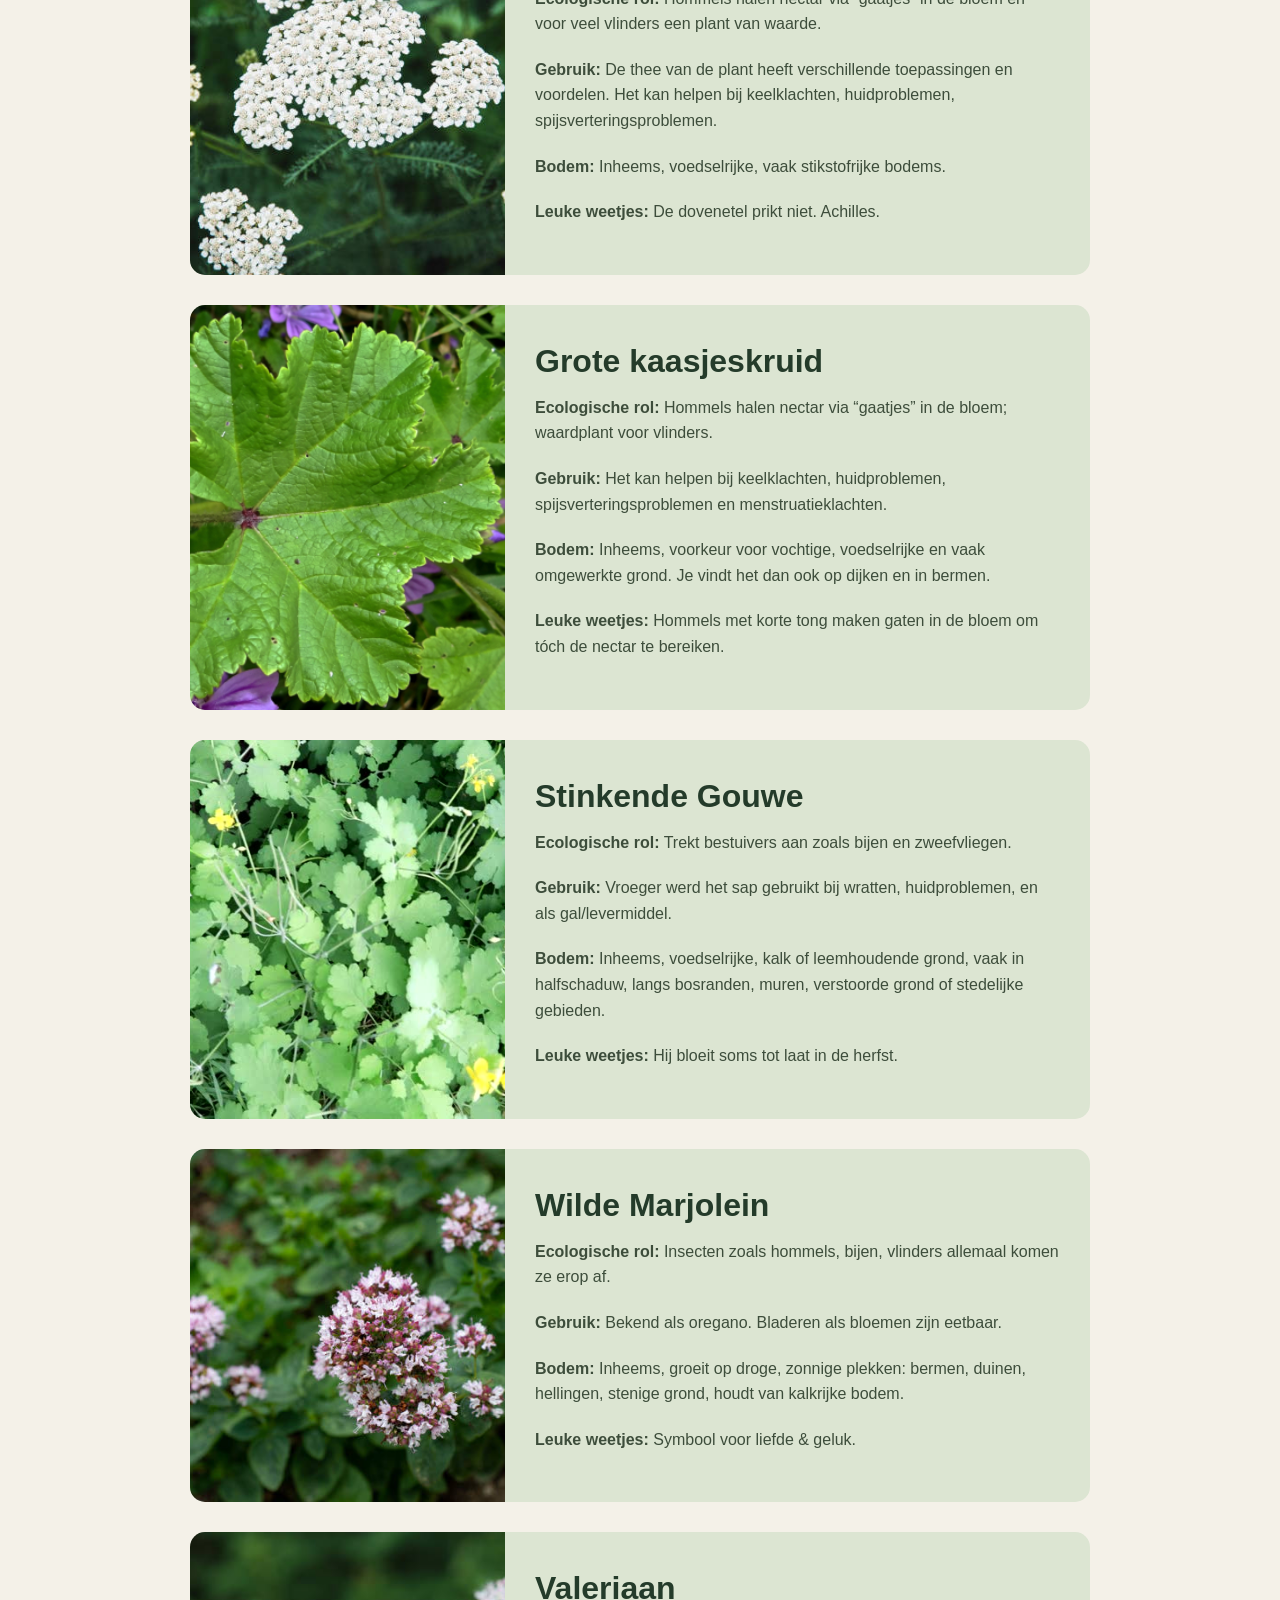
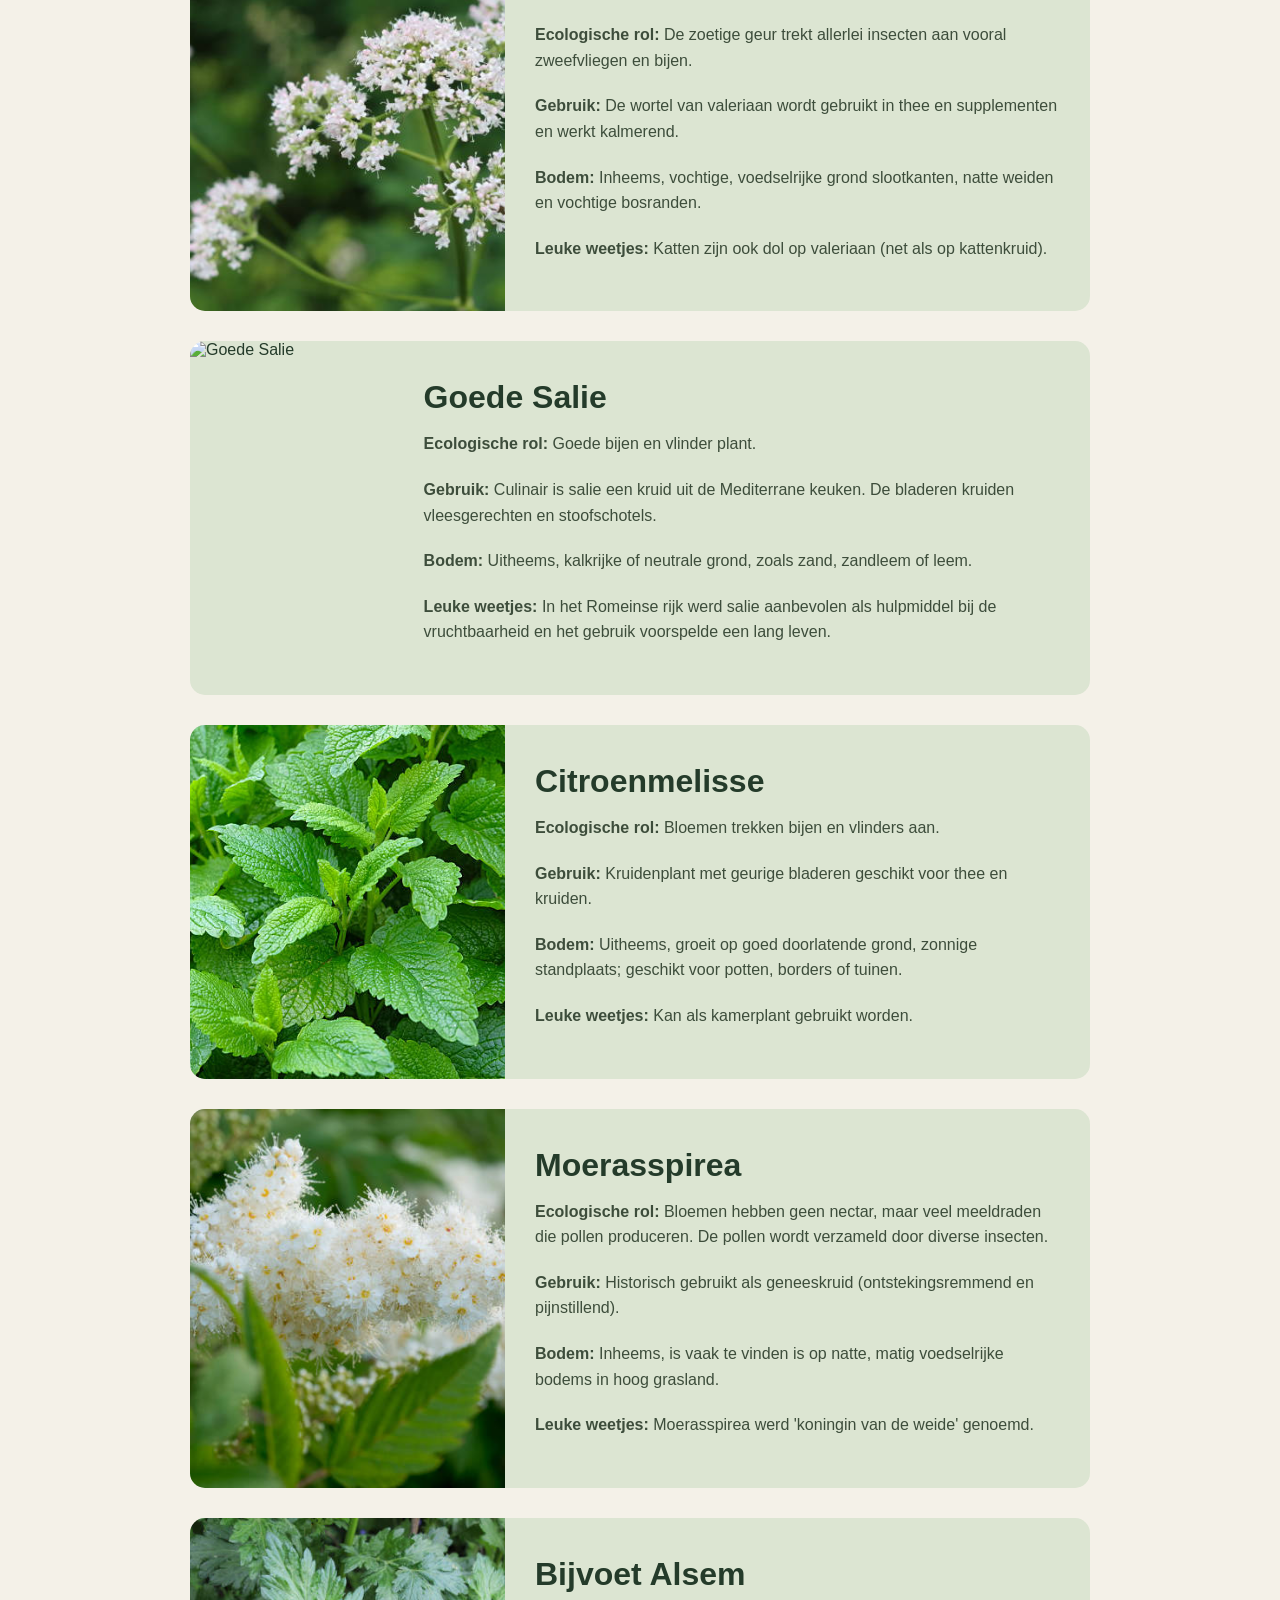
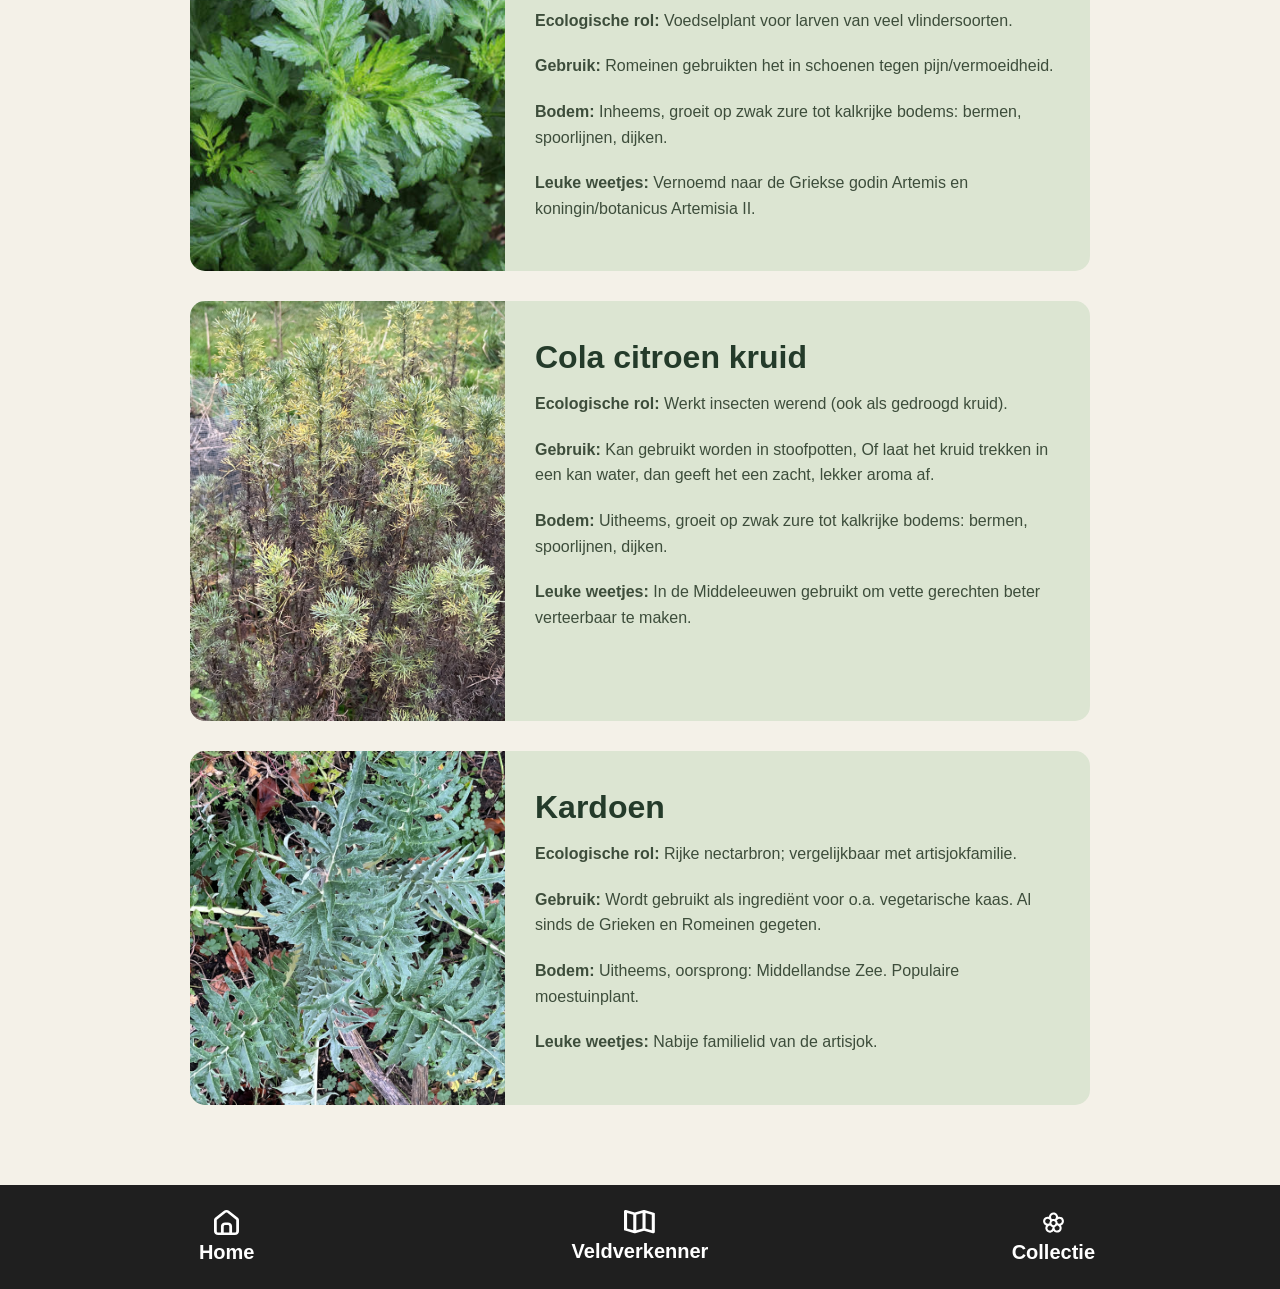
==== commit 1d2206cc: "logo klikbaar gemaakt" ====
--- a/collectie.html
+++ b/collectie.html
@@ -9,6 +9,13 @@
 </head>
 
 <body>
+
+    <header>
+        <a href="index.html" class="logo">
+            Bloemenveld
+            Frankendael
+        </a>
+    </header>
 
     <main class="collectie">
 
@@ -324,18 +331,18 @@
 
                 <div class="bloem-info">
                     <h2>Kardoen</h2>
-                        <p>
-                            <strong>Ecologische rol:</strong> Rijke nectarbron; vergelijkbaar met artisjokfamilie.
-                        </p>
-                        <p>
-                            <strong>Gebruik:</strong> Wordt gebruikt als ingrediënt voor o.a. vegetarische kaas. Al
-                            sinds de Grieken en Romeinen gegeten.
-                        <p>
-                            <strong>Bodem:</strong> Uitheems, oorsprong: Middellandse Zee. Populaire moestuinplant.
-                        </p>
-                        <p>
-                            <strong>Leuke weetjes:</strong> Nabije familielid van de artisjok.
-                        </p>
+                    <p>
+                        <strong>Ecologische rol:</strong> Rijke nectarbron; vergelijkbaar met artisjokfamilie.
+                    </p>
+                    <p>
+                        <strong>Gebruik:</strong> Wordt gebruikt als ingrediënt voor o.a. vegetarische kaas. Al
+                        sinds de Grieken en Romeinen gegeten.
+                    <p>
+                        <strong>Bodem:</strong> Uitheems, oorsprong: Middellandse Zee. Populaire moestuinplant.
+                    </p>
+                    <p>
+                        <strong>Leuke weetjes:</strong> Nabije familielid van de artisjok.
+                    </p>
                 </div>
             </article>
 
--- a/styles.css
+++ b/styles.css
@@ -28,6 +28,8 @@
     font-size: 20px;
     font-weight: bold;
     line-height: 1;
+    color: #243b2a;
+    text-decoration: none;
 }
 
 nav {
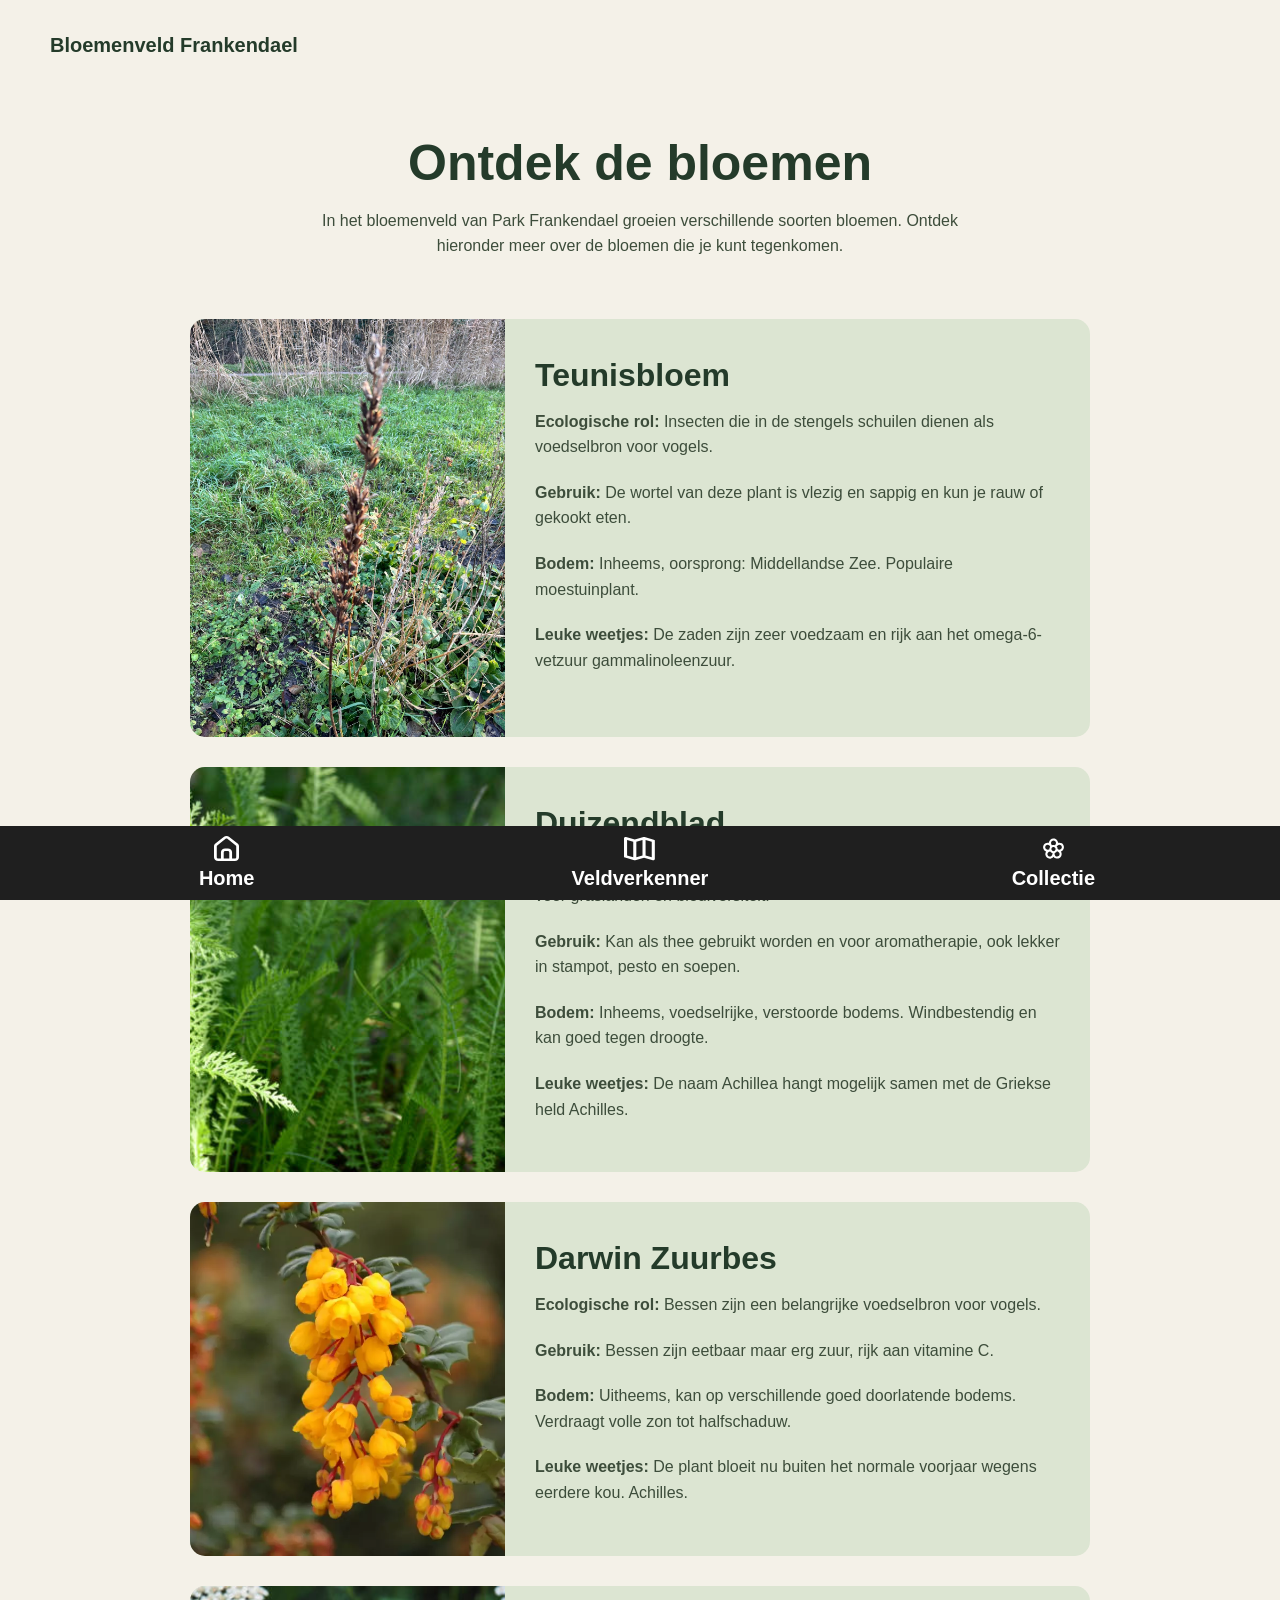
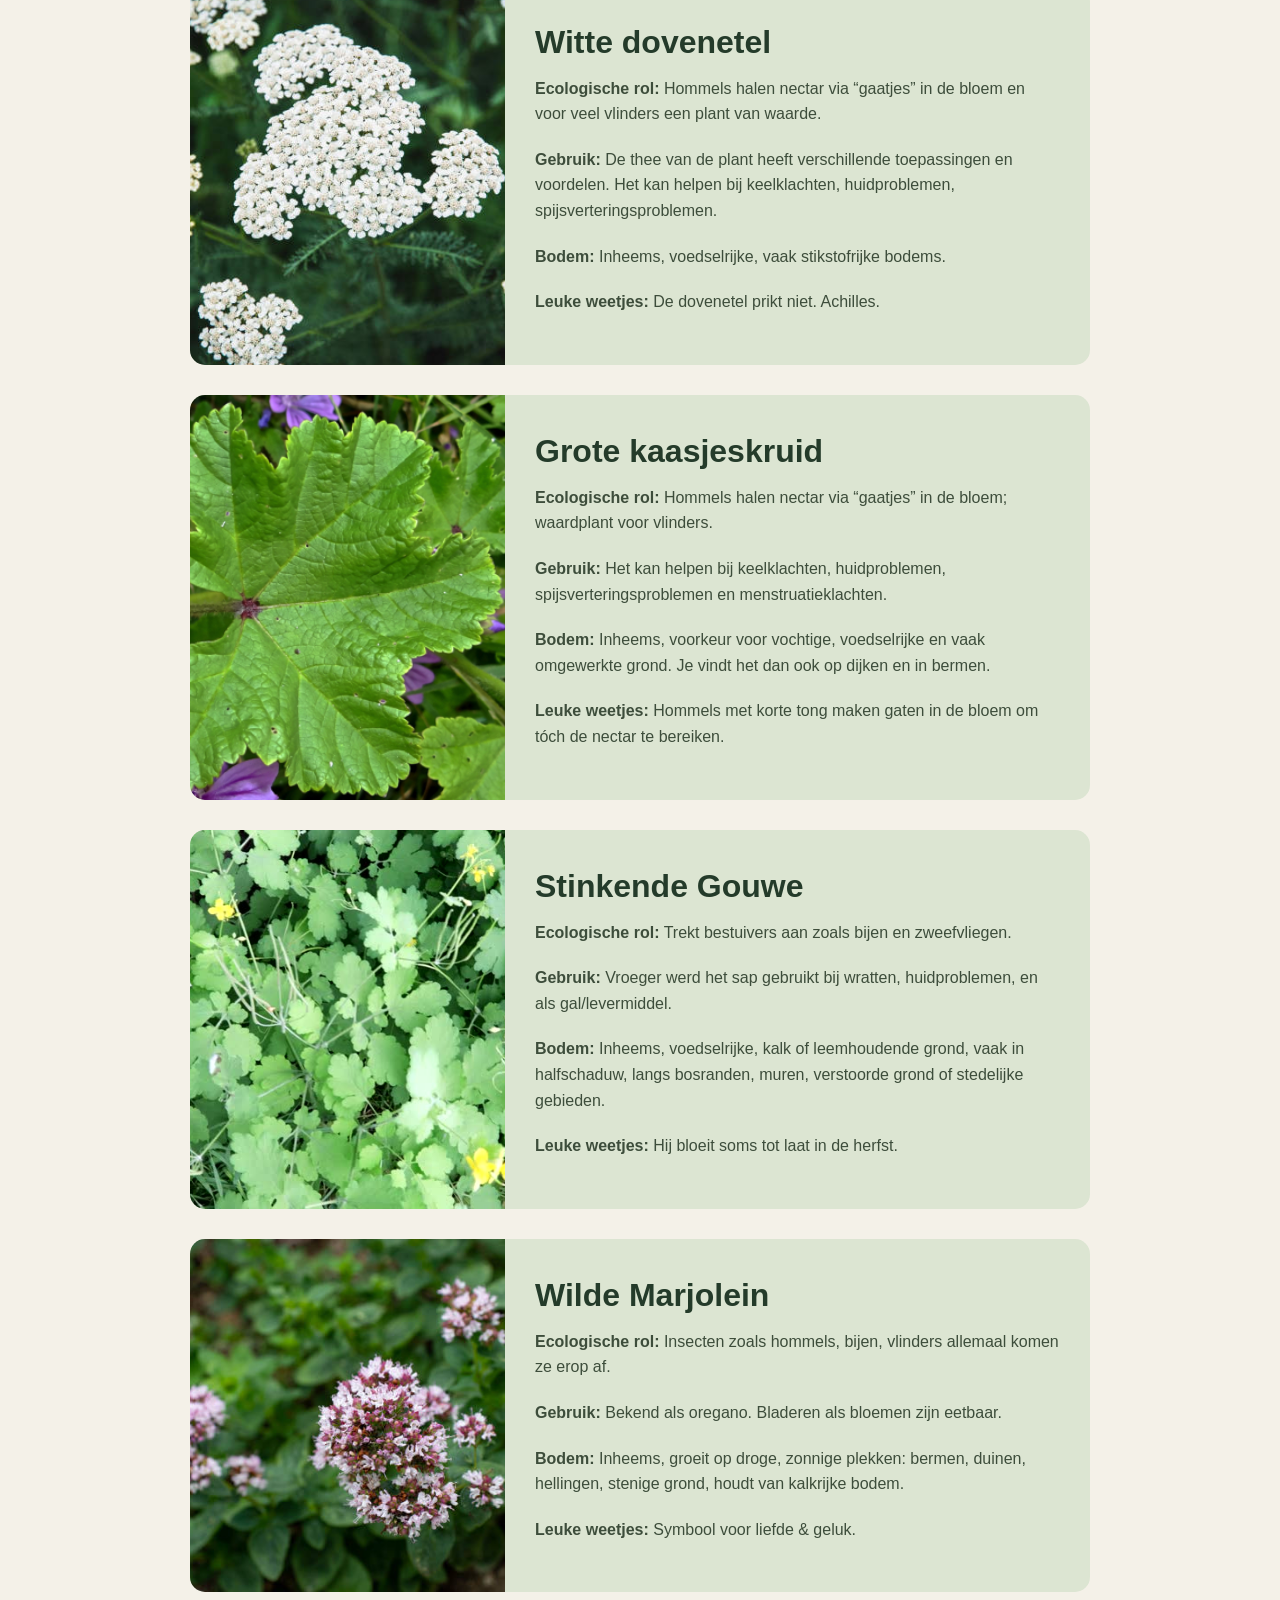
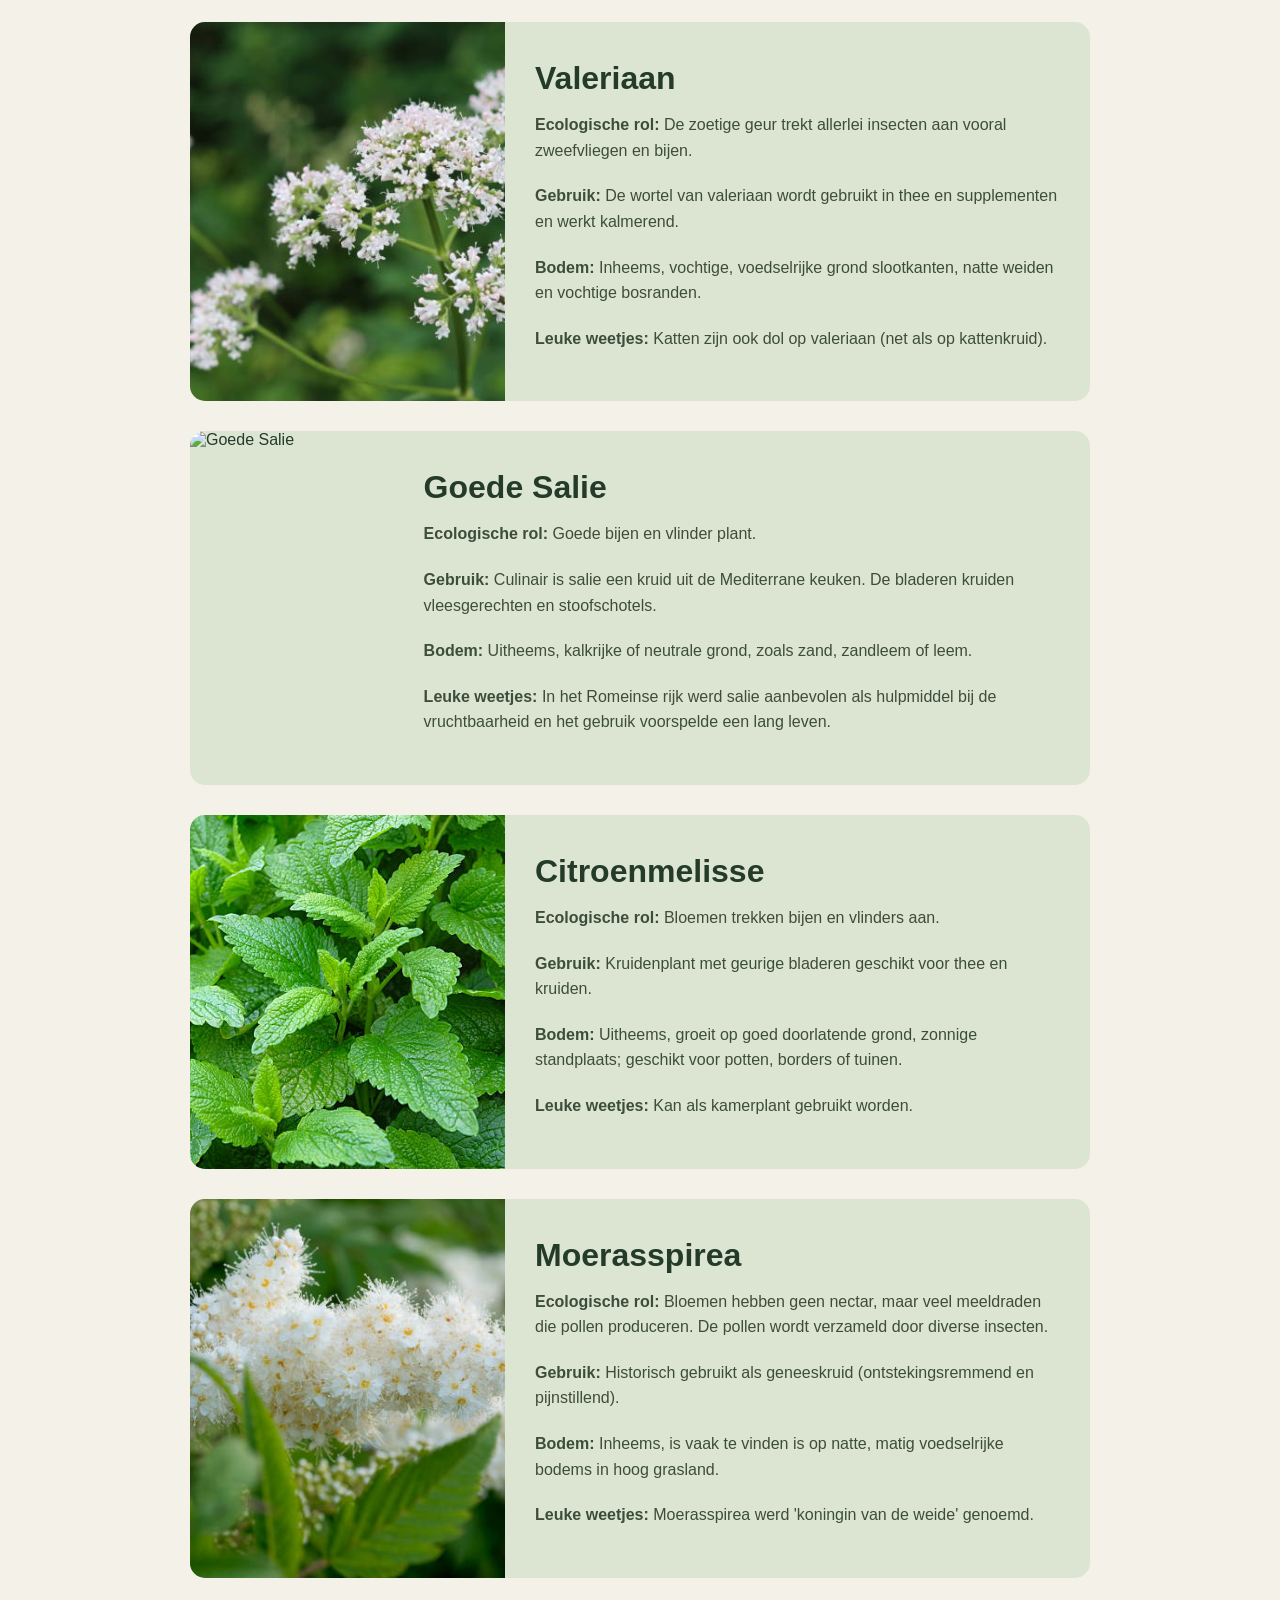
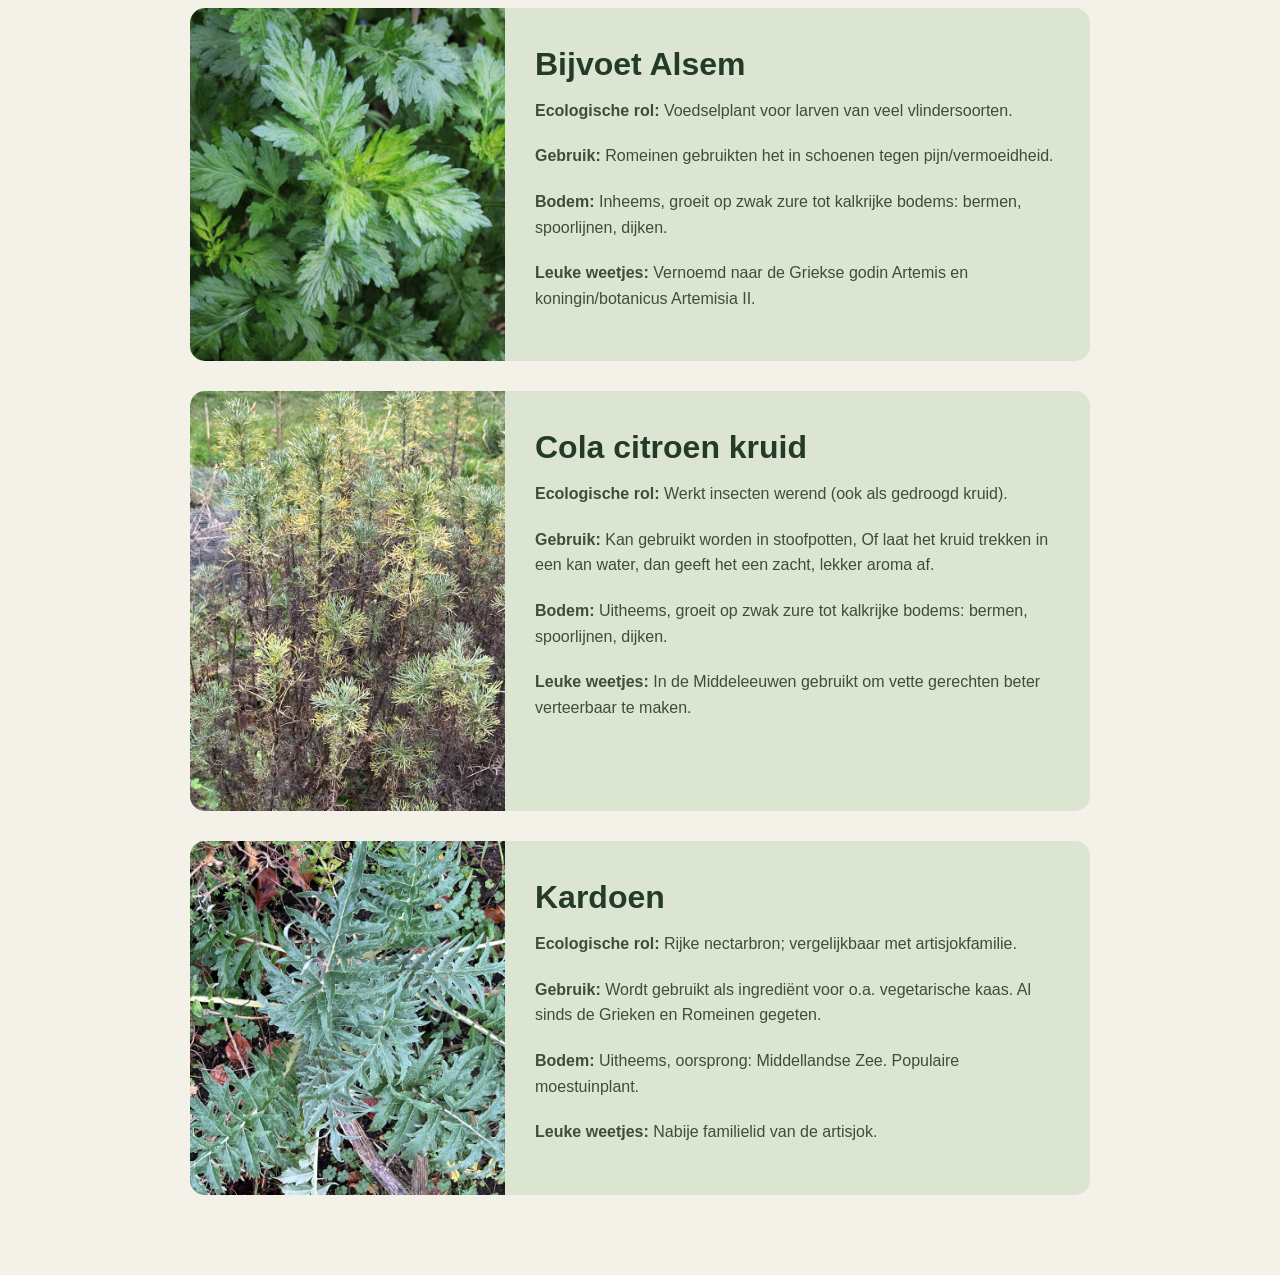
==== commit 2d5a81f3: "linkes van de navigatie aangepast en de header een lagere padding gegeven" ====
--- a/collectie.html
+++ b/collectie.html
@@ -360,7 +360,7 @@
             </li>
 
             <li>
-                <a href="veldverkenner.html">
+                <a href="collectie.html">
                     <img src="images/Veldverkenner.svg" alt="Logo" class="icon">
                     <span>Veldverkenner</span>
                 </a>
--- a/styles.css
+++ b/styles.css
@@ -46,6 +46,7 @@
 
 main {
     padding-top: 90px;
+    padding-bottom: 75px;
 }
 
 .hero {
@@ -64,7 +65,6 @@
     font-size: 50px;
     line-height: 0.95;
     margin-bottom: 25px;
-
     /* display: grid;
     grid-template-columns: min-content; */
 
@@ -104,40 +104,37 @@
 
 .intro {
     background: #dce5d2;
-
     padding: 80px 50px;
-
     text-align: center;
 
     h2 {
         font-size: 45px;
-
         line-height: 1;
-
         margin-bottom: 25px;
     }
 
     p {
         max-width: 600px;
-
         margin: 0 auto;
-
         line-height: 1.6;
     }
 }
 
 .main-footer {
+    position: fixed;
+    bottom: 0;
+    left: 0;
+    width: 100%;
     background: #1f1f1f;
     color: white;
-    padding: 25px 20px;
-}
-
-/* lijstjte links */
+    padding: 10px 20px;
+    z-index: 9999;
+}
+
 .main-footer ul {
     display: flex;
     justify-content: space-around;
     align-items: center;
-
     list-style: none;
     margin: 0;
     padding: 0;
@@ -152,10 +149,8 @@
         flex-direction: column;
         align-items: center;
         gap: 6px;
-
         color: white;
         text-decoration: none;
-
         font-size: 20px;
         font-weight: bold;
 
@@ -243,7 +238,7 @@
 }
 
 .collectie {
-    padding: 50px;
+    padding: 140px 50px 50px;
     background: #f4f1e8;
 }
 
@@ -323,7 +318,6 @@
     filter: brightness(0) invert(1);
 }
 
-/* Als je met je muis over een item gaat */
 .main-footer a:hover {
     color: #5d7cff;
 }
@@ -341,6 +335,7 @@
 
     main {
         padding-top: 75px;
+        padding-bottom: 90px;
     }
 
     .hero {
@@ -393,7 +388,7 @@
     }
 
     .collectie {
-        padding: 30px 20px 60px;
+        padding: 100px 20px 60px;
     }
 
     .collectie-header h1 {
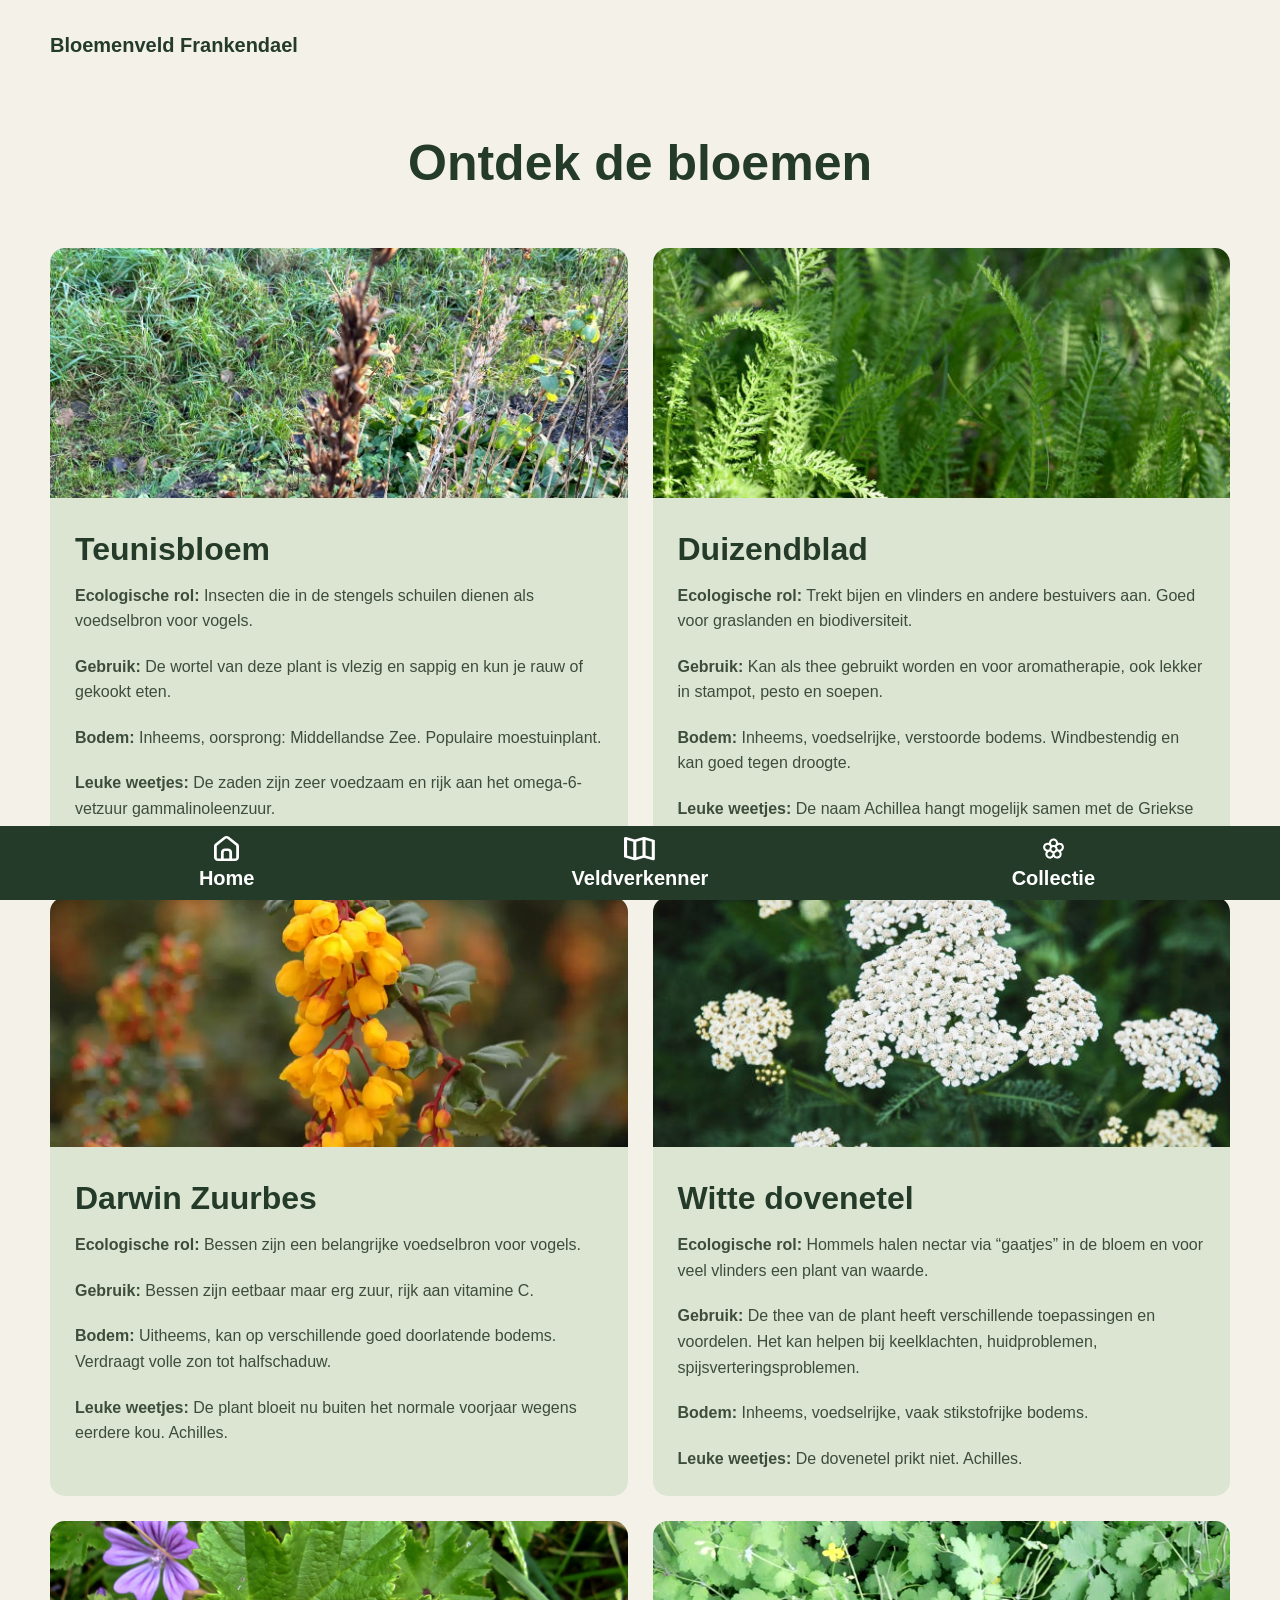
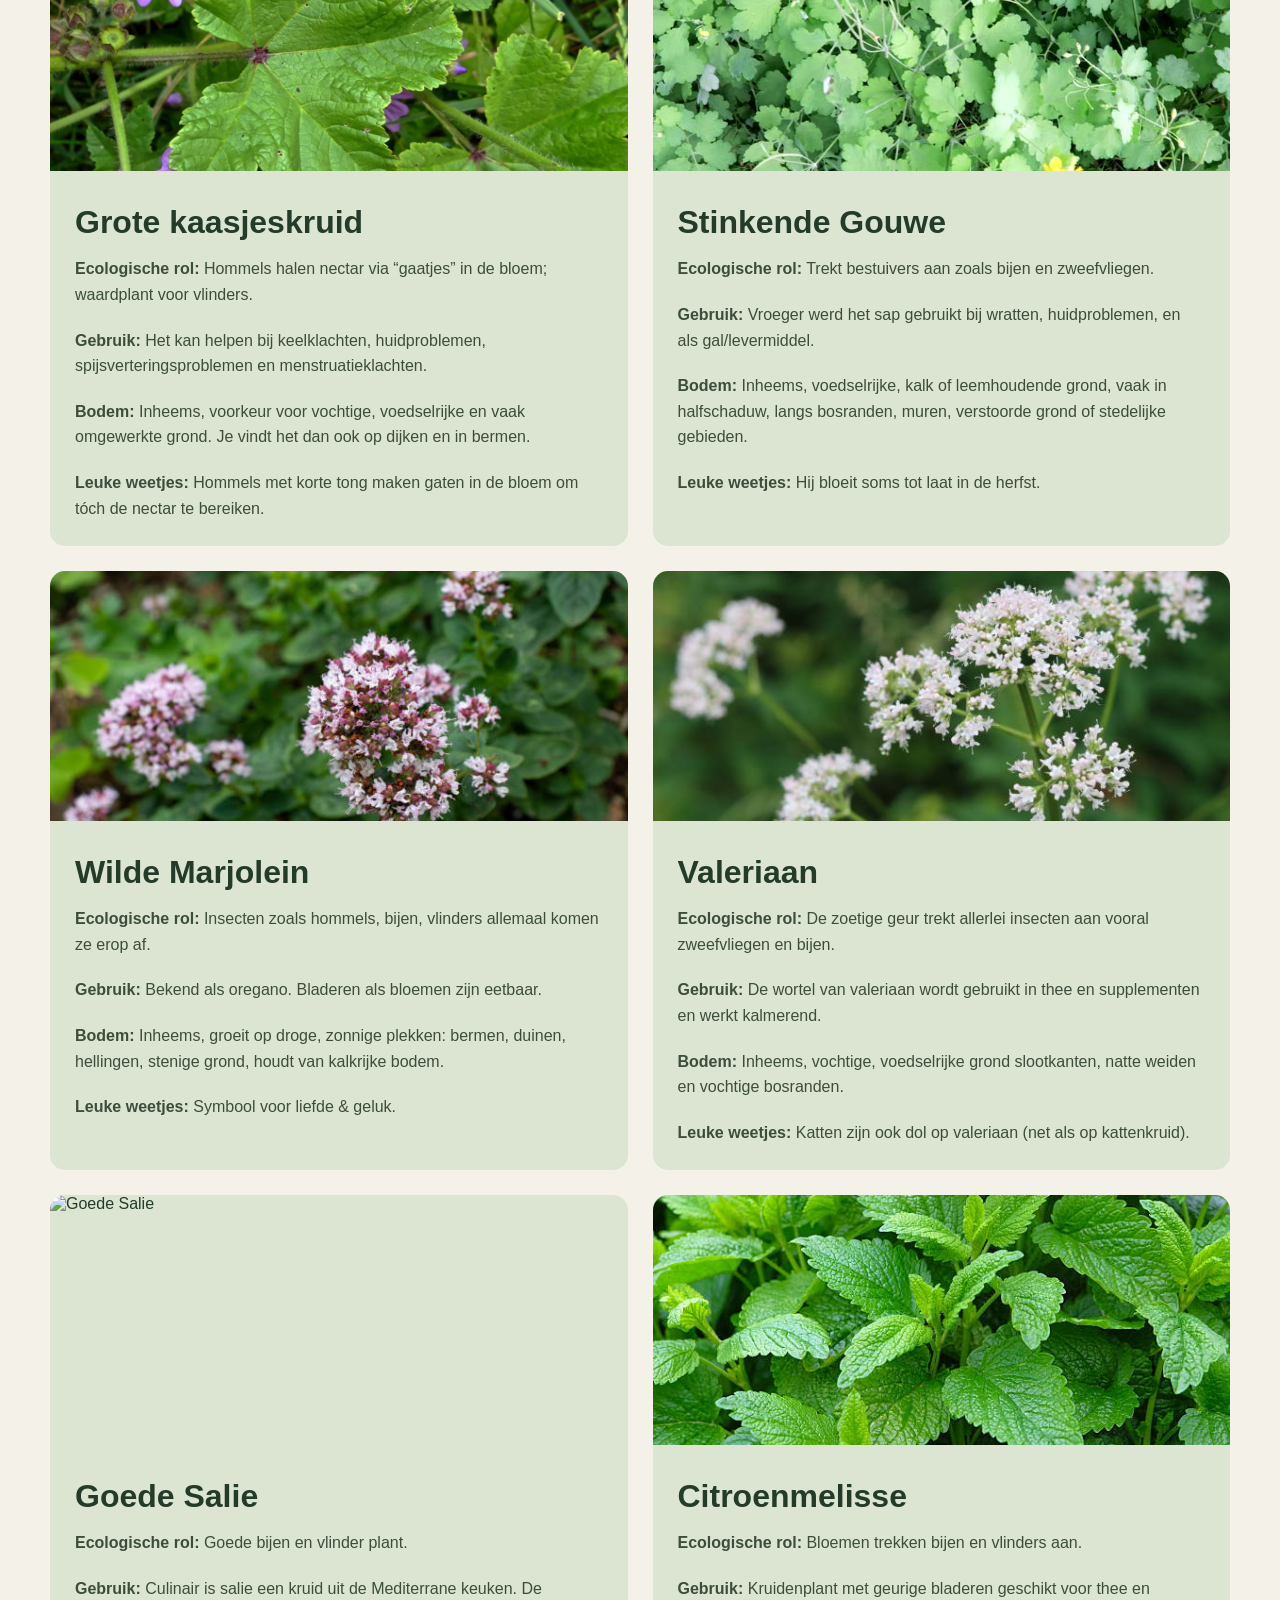
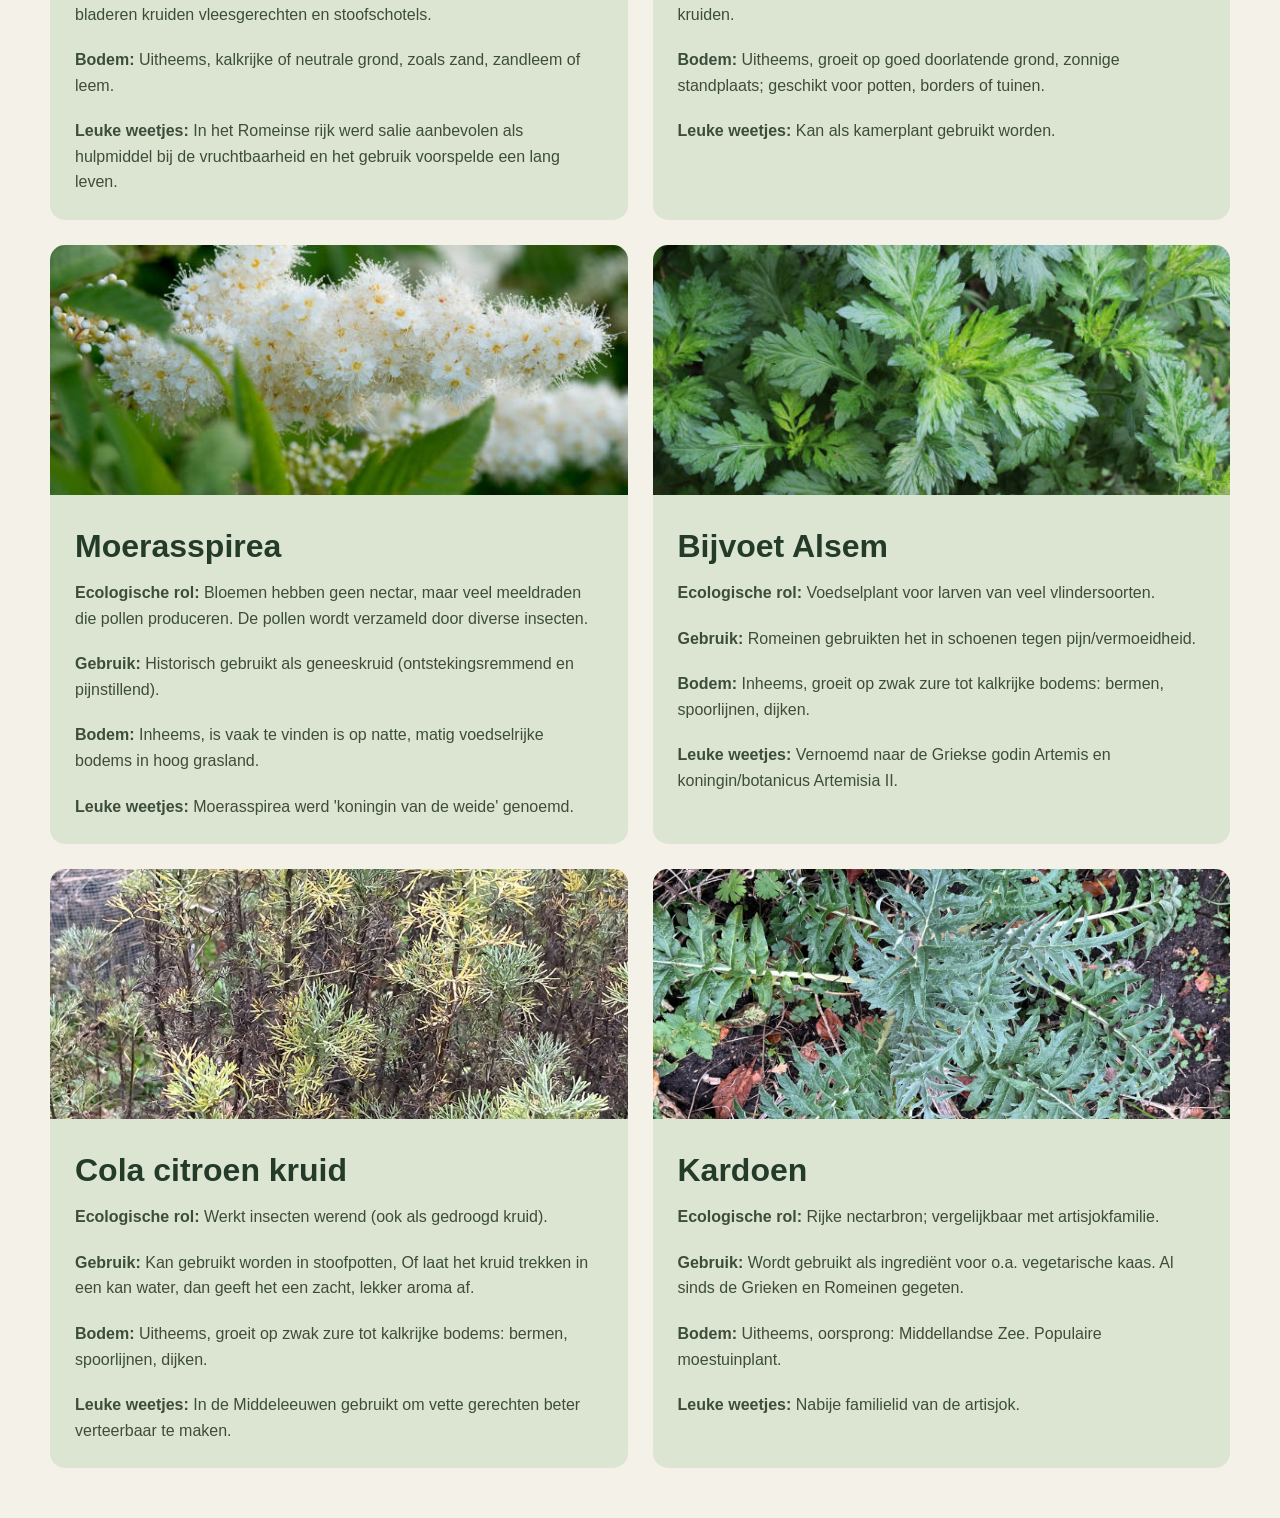
==== commit d5eb2057: "veldverkenner aangemaakt" ====
--- a/collectie.html
+++ b/collectie.html
@@ -5,7 +5,7 @@
     <meta charset="UTF-8">
     <meta name="viewport" content="width=device-width, initial-scale=1.0">
     <title>Collectie</title>
-    <link rel="stylesheet" href="../styles.css">
+    <link rel="stylesheet" href="styles.css">
 </head>
 
 <body>
@@ -21,11 +21,6 @@
 
         <section class="collectie-header">
             <h1>Ontdek de bloemen</h1>
-            <p>
-                In het bloemenveld van Park Frankendael groeien
-                verschillende soorten bloemen. Ontdek hieronder
-                meer over de bloemen die je kunt tegenkomen.
-            </p>
         </section>
 
         <section class="bloemen-lijst">
@@ -360,7 +355,7 @@
             </li>
 
             <li>
-                <a href="collectie.html">
+                <a href="veldverkenner.html">
                     <img src="images/Veldverkenner.svg" alt="Logo" class="icon">
                     <span>Veldverkenner</span>
                 </a>
--- a/styles.css
+++ b/styles.css
@@ -10,6 +10,7 @@
     color: #243b2a;
 }
 
+/* HEADER */
 header {
     position: fixed;
     top: 0;
@@ -44,15 +45,17 @@
     font-size: 16px;
 }
 
+/* MAIN */
 main {
     padding-top: 90px;
     padding-bottom: 75px;
 }
 
+/* HERO / HOMEPAGE */
 .hero {
     display: flex;
     min-height: 550px;
-    padding: 40px 50px 80px;
+    padding: 40px 20px 80px;
     gap: 50px;
     align-items: center;
 }
@@ -65,10 +68,10 @@
     font-size: 50px;
     line-height: 0.95;
     margin-bottom: 25px;
-    /* display: grid;
-    grid-template-columns: min-content; */
-
-    @media (width > 700px) {
+}
+
+@media (min-width: 701px) {
+    h1 {
         font-size: clamp(3.125rem, -0.8523rem + 9.0909vw, 4.375rem);
     }
 }
@@ -102,30 +105,32 @@
     color: #3d4d3b;
 }
 
+/* INTRODUCTIE */
 .intro {
     background: #dce5d2;
     padding: 80px 50px;
     text-align: center;
-
-    h2 {
-        font-size: 45px;
-        line-height: 1;
-        margin-bottom: 25px;
-    }
-
-    p {
-        max-width: 600px;
-        margin: 0 auto;
-        line-height: 1.6;
-    }
-}
-
+}
+
+.intro h2 {
+    font-size: 45px;
+    line-height: 1;
+    margin-bottom: 25px;
+}
+
+.intro p {
+    max-width: 600px;
+    margin: 0 auto;
+    line-height: 1.6;
+}
+
+/* FOOTER */
 .main-footer {
     position: fixed;
     bottom: 0;
     left: 0;
     width: 100%;
-    background: #1f1f1f;
+    background: #243b2a;
     color: white;
     padding: 10px 20px;
     z-index: 9999;
@@ -138,35 +143,39 @@
     list-style: none;
     margin: 0;
     padding: 0;
-
-    li {
-        flex: 1;
-        text-align: center;
-    }
-
-    a {
-        display: flex;
-        flex-direction: column;
-        align-items: center;
-        gap: 6px;
-        color: white;
-        text-decoration: none;
-        font-size: 20px;
-        font-weight: bold;
-
-        &:hover {
-            color: #243b2a;
-        }
-    }
-}
-
+}
+
+.main-footer li {
+    flex: 1;
+    text-align: center;
+}
+
+.main-footer a {
+    display: flex;
+    flex-direction: column;
+    align-items: center;
+    gap: 6px;
+    color: white;
+    text-decoration: none;
+    font-size: 20px;
+    font-weight: bold;
+}
+
+.main-footer a:hover {
+    color: #243b2a;
+}
+
+.main-footer .icon {
+    font-size: 30px;
+    line-height: 1;
+    color: #fff;
+    filter: brightness(0) invert(1);
+}
+
+/* NIEUWSSECTIE */
 .news-section {
     background: #dce5d2;
     padding: 80px 50px;
-
-    @media (width > 700px) {
-        padding: 60px 20px;
-    }
 }
 
 .news-section h2 {
@@ -174,10 +183,6 @@
     color: #243b2a;
     margin-bottom: 35px;
     text-align: center;
-
-    @media (width > 700px) {
-        font-size: 35px;
-    }
 }
 
 .news-slider {
@@ -192,7 +197,7 @@
 
 .news-card {
     background: #f4f1e8;
-    border-radius: 15px;
+    border-radius: 30px;
     overflow: hidden;
     min-width: 270px;
     flex: 1;
@@ -204,6 +209,7 @@
     height: 180px;
     object-fit: cover;
     display: block;
+    border-radius: 30px;
 }
 
 .news-content {
@@ -237,6 +243,7 @@
     text-decoration: underline;
 }
 
+/* COLLECTIEPAGINA */
 .collectie {
     padding: 140px 50px 50px;
     background: #f4f1e8;
@@ -259,27 +266,38 @@
     color: #3d4d3b;
 }
 
+/* COLLECTIEKAARTEN: TWEE KOLOMMEN */
 .bloemen-lijst {
-    max-width: 900px;
+    display: grid;
+    grid-template-columns: repeat(2, minmax(0, 1fr));
+    gap: 25px;
+    max-width: 1200px;
     margin: 0 auto;
 }
 
+/* INDIVIDUELE BLOEMKAART */
 .bloem-item {
     display: flex;
+    flex-direction: column;
+    min-width: 0;
+    min-height: 0;
+    margin-bottom: 0;
     background: #dce5d2;
-    margin-bottom: 30px;
     border-radius: 15px;
     overflow: hidden;
-    min-height: 250px;
-}
-
+}
+
+/* AFBEELDING VAN DE BLOEM */
 .bloem-item img {
-    width: 35%;
+    display: block;
+    width: 100%;
+    height: 250px;
     object-fit: cover;
 }
 
+/* TEKST IN DE BLOEMKAART */
 .bloem-info {
-    padding: 30px;
+    padding: 25px;
 }
 
 .bloem-type {
@@ -293,6 +311,7 @@
     font-size: 32px;
     color: #243b2a;
     margin: 8px 0 15px;
+    overflow-wrap: anywhere;
 }
 
 .bloem-info p {
@@ -301,6 +320,10 @@
     margin-bottom: 20px;
 }
 
+.bloem-info p:last-child {
+    margin-bottom: 0;
+}
+
 .bloem-info a {
     color: #3d6947;
     font-weight: bold;
@@ -311,19 +334,9 @@
     text-decoration: underline;
 }
 
-.main-footer .icon {
-    font-size: 30px;
-    line-height: 1;
-    color: #FFF;
-    filter: brightness(0) invert(1);
-}
-
-.main-footer a:hover {
-    color: #5d7cff;
-}
-
+/* MOBIELE WEERGAVE */
 @media (max-width: 700px) {
-
+    /* Header */
     header {
         height: 75px;
         padding: 20px;
@@ -333,11 +346,13 @@
         display: none;
     }
 
+    /* Pagina-indeling */
     main {
         padding-top: 75px;
         padding-bottom: 90px;
     }
 
+    /* Hero */
     .hero {
         flex-direction: column;
         padding: 30px 20px 60px;
@@ -363,6 +378,7 @@
         height: 300px;
     }
 
+    /* Introductie */
     .intro {
         padding: 60px 20px;
     }
@@ -371,10 +387,20 @@
         font-size: 35px;
     }
 
+    /* Nieuws */
+    .news-section {
+        padding: 60px 20px;
+    }
+
+    .news-section h2 {
+        font-size: 35px;
+    }
+
     .news-card {
         min-width: 85%;
     }
 
+    /* Footer */
     .main-footer {
         padding: 20px 10px;
     }
@@ -387,24 +413,50 @@
         font-size: 26px;
     }
 
+    /* Collectiepagina */
     .collectie {
-        padding: 100px 20px 60px;
+        padding: 100px 12px 60px;
+    }
+
+    .collectie-header {
+        margin: 0 auto 35px;
+        padding: 0 8px;
     }
 
     .collectie-header h1 {
         font-size: 40px;
     }
 
+    /* Ook op mobiel twee collectiekaarten naast elkaar */
+    .bloemen-lijst {
+        grid-template-columns: repeat(2, minmax(0, 1fr));
+        gap: 12px;
+    }
+
     .bloem-item {
-        flex-direction: column;
+        border-radius: 12px;
     }
 
     .bloem-item img {
-        width: 100%;
-        height: 220px;
+        height: 140px;
     }
 
     .bloem-info {
-        padding: 25px;
-    }
-}+        padding: 12px;
+    }
+
+    .bloem-info h2 {
+        font-size: 19px;
+        margin: 8px 0 10px;
+    }
+
+    .bloem-info p {
+        font-size: 13px;
+        line-height: 1.45;
+        margin-bottom: 12px;
+    }
+
+    .bloem-type {
+        font-size: 10px;
+    }
+}
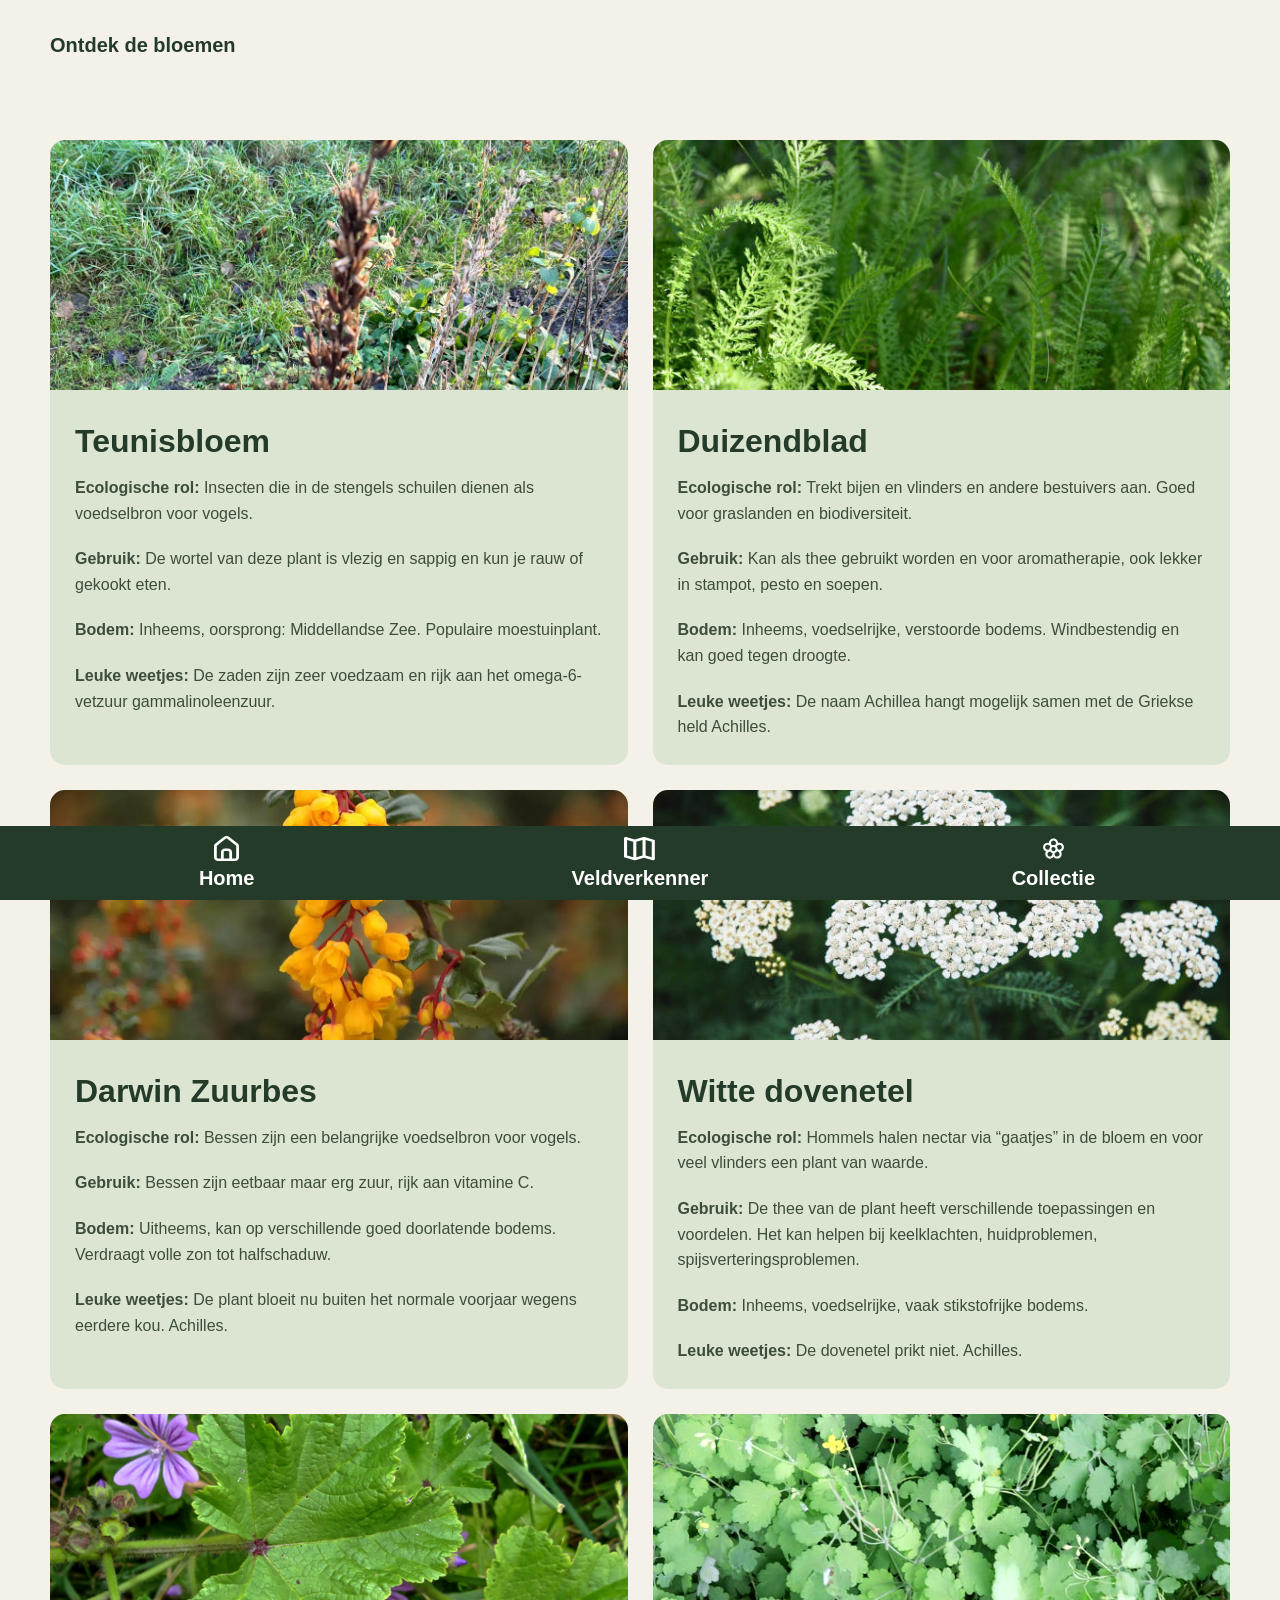
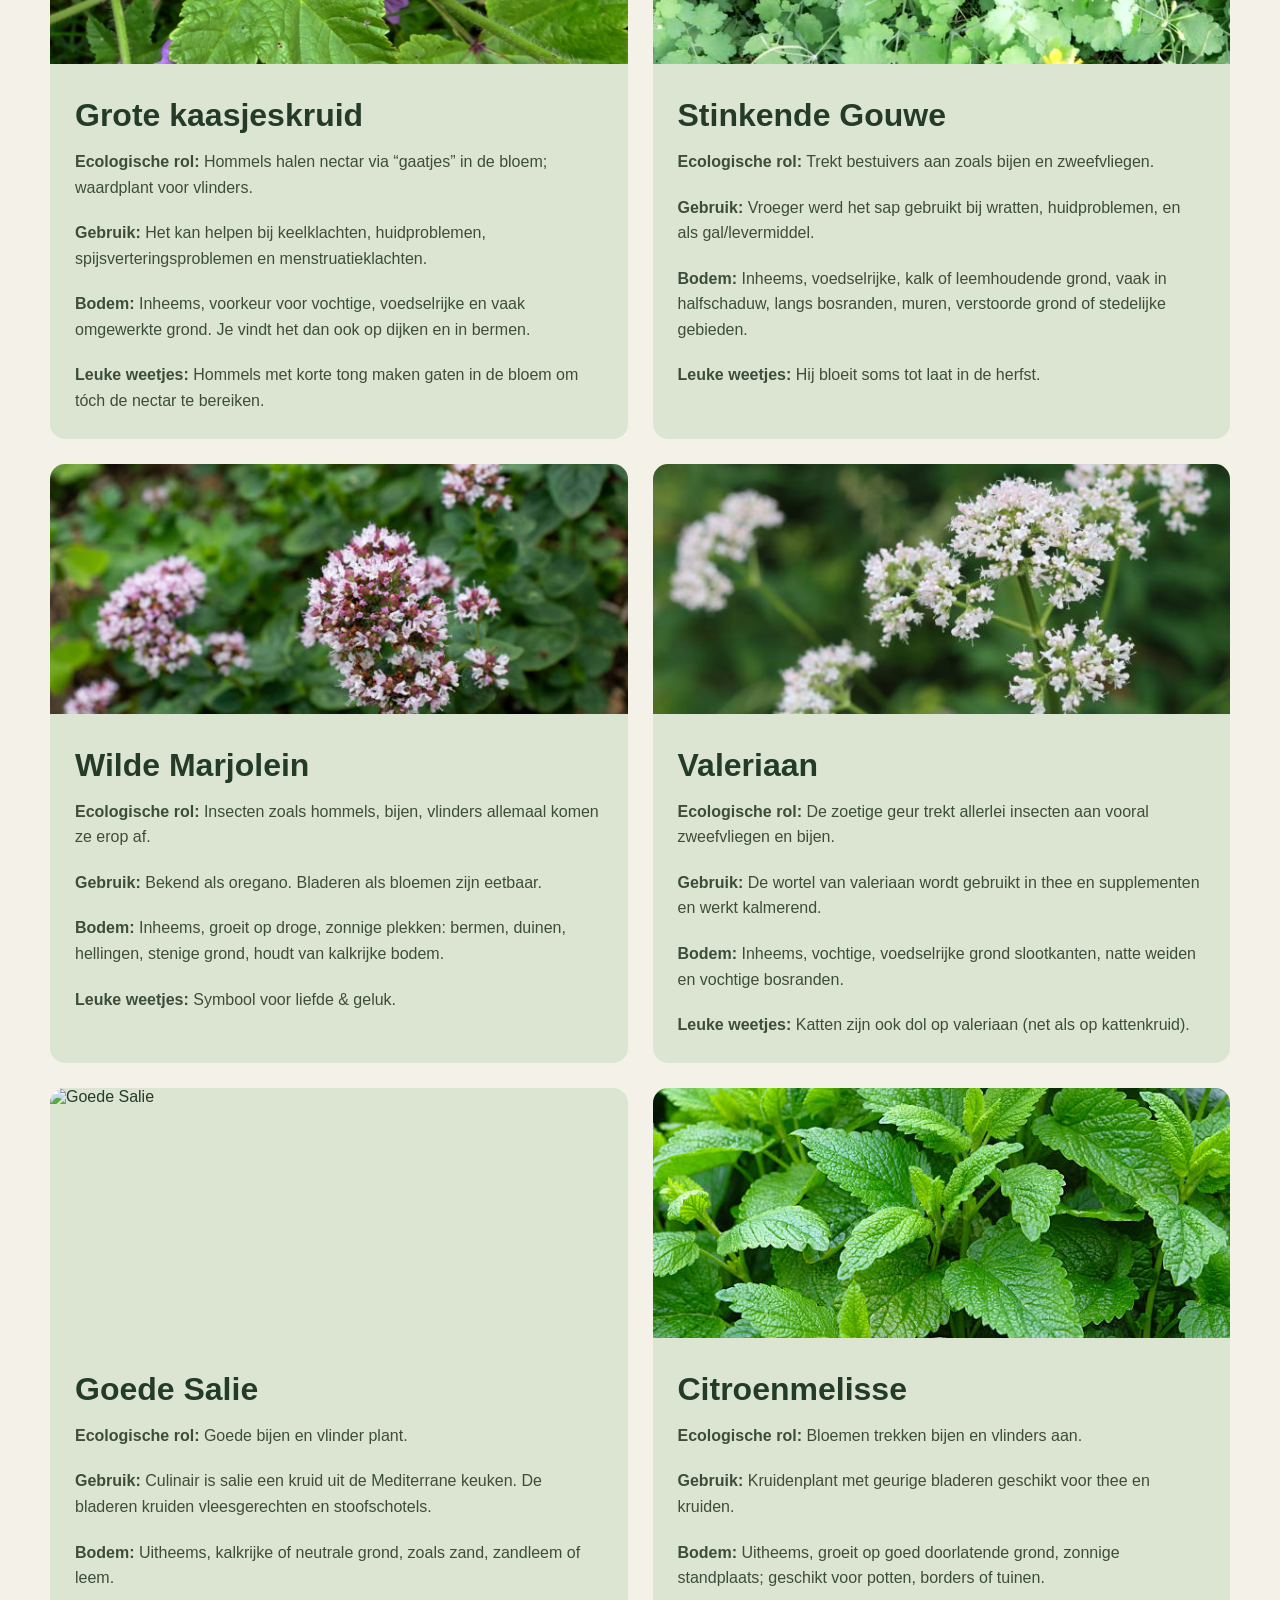
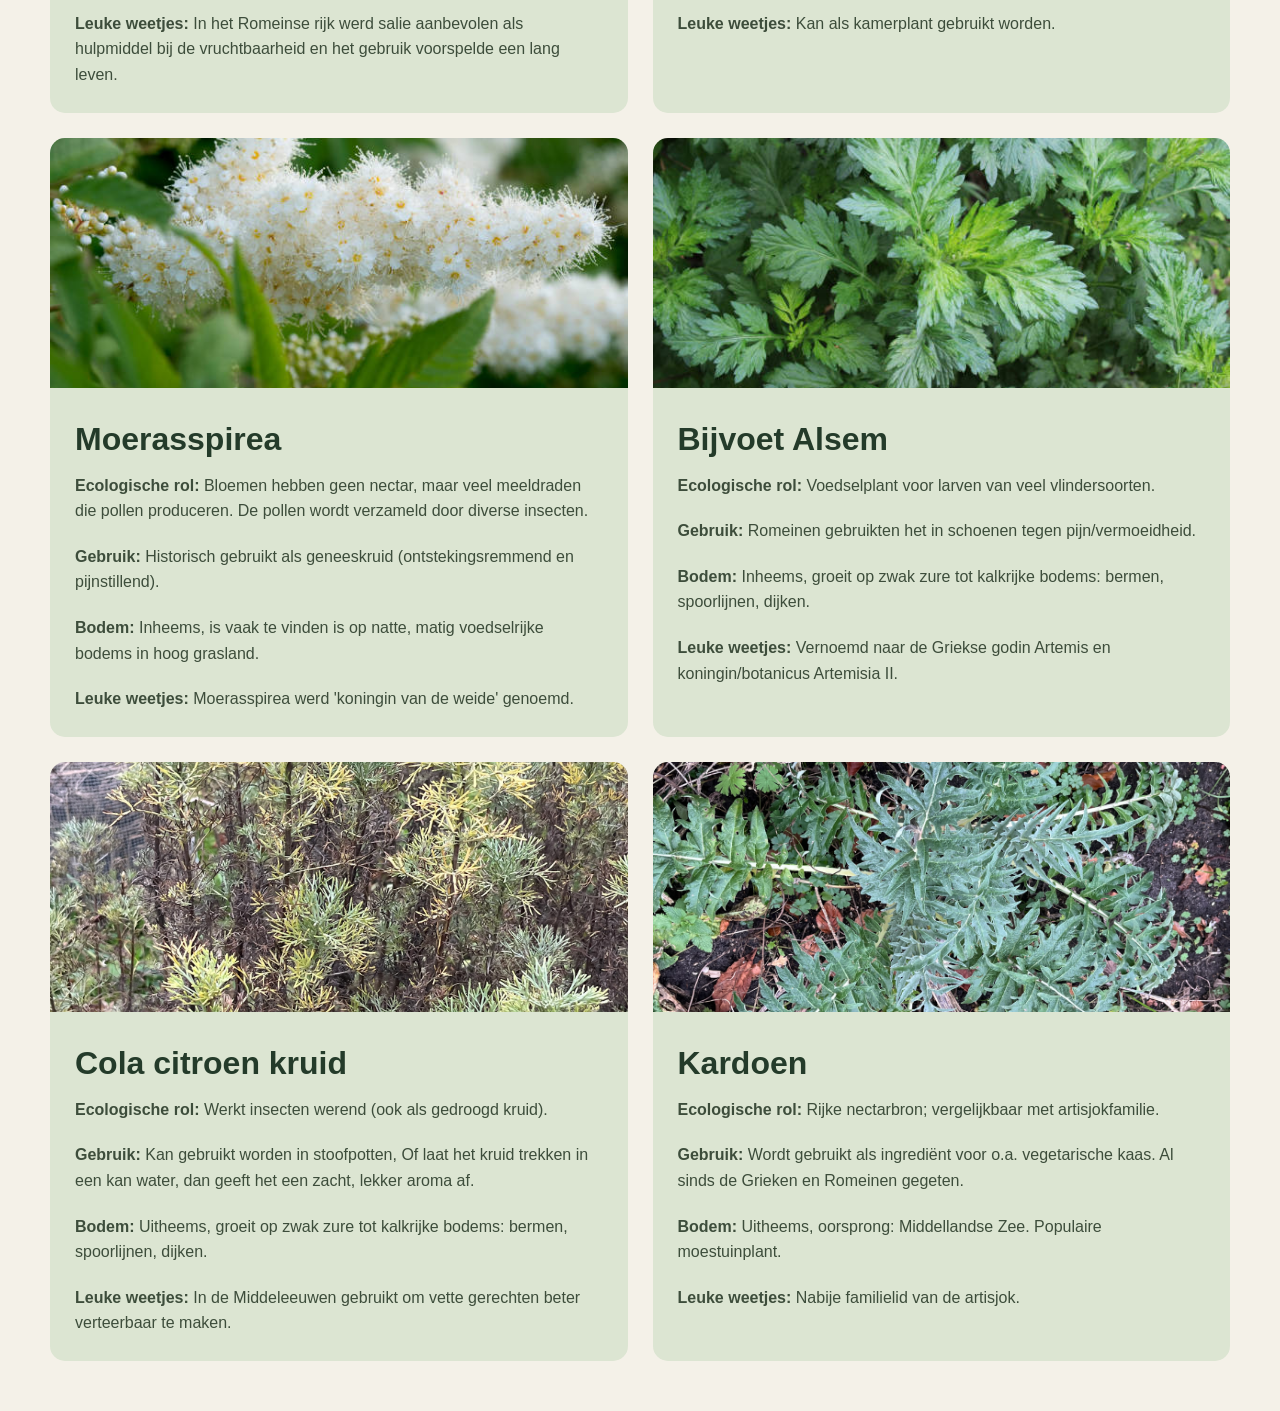
==== commit 6bbe9a76: "titel aangepast" ====
--- a/collectie.html
+++ b/collectie.html
@@ -12,16 +12,15 @@
 
     <header>
         <a href="index.html" class="logo">
-            Bloemenveld
-            Frankendael
+            Ontdek de bloemen
         </a>
     </header>
 
     <main class="collectie">
 
-        <section class="collectie-header">
+        <!-- <section class="collectie-header">
             <h1>Ontdek de bloemen</h1>
-        </section>
+        </section> -->
 
         <section class="bloemen-lijst">
 
--- a/styles.css
+++ b/styles.css
@@ -1,7 +1,14 @@
+
 * {
     box-sizing: border-box;
     margin: 0;
     padding: 0;
+}
+
+html,
+body {
+    width: 100%;
+    min-height: 100%;
 }
 
 body {
@@ -332,6 +339,98 @@
 
 .bloem-info a:hover {
     text-decoration: underline;
+}
+
+/* OPENSTREETMAP */
+.kaart-sectie {
+    padding: 120px 50px 50px;
+    background: #f4f1e8;
+}
+
+.kaart-header {
+    max-width: 700px;
+    margin: 0 auto 30px;
+    text-align: center;
+}
+
+.kaart-header h1 {
+    color: #243b2a;
+    margin-bottom: 20px;
+}
+
+.kaart-header p {
+    color: #3d4d3b;
+    line-height: 1.6;
+}
+
+.kaart-container {
+    width: 100%;
+    max-width: 1200px;
+    margin: 0 auto;
+    border-radius: 15px;
+    overflow: hidden;
+}
+
+.kaart-container iframe {
+    display: block;
+    width: 100%;
+    height: 500px;
+    border: 0;
+}
+
+.kaart-link {
+    display: block;
+    width: fit-content;
+    margin: 20px auto 0;
+    color: #3d6947;
+    font-weight: bold;
+    text-align: center;
+    text-decoration: none;
+}
+
+.kaart-link:hover {
+    text-decoration: underline;
+}
+
+/* OPENSTREETMAP: VULT DE BESCHIKBARE PAGINARUIMTE */
+main:has(.kaart-sectie) {
+    padding: 90px 0 75px;
+}
+
+main:has(.kaart-sectie) .kaart-sectie {
+    display: flex;
+    flex-direction: column;
+    width: 100%;
+    height: calc(100vh - 165px);
+    min-height: 300px;
+    padding: 0;
+}
+
+main:has(.kaart-sectie) .kaart-header {
+    display: none;
+}
+
+main:has(.kaart-sectie) .kaart-container {
+    flex: 1;
+    width: 100%;
+    max-width: none;
+    min-height: 0;
+    margin: 0;
+    border-radius: 0;
+    overflow: hidden;
+}
+
+main:has(.kaart-sectie) .kaart-container iframe {
+    display: block;
+    width: 100%;
+    height: 100%;
+    min-height: 0;
+    border: 0;
+}
+
+main:has(.kaart-sectie) .kaart-link {
+    flex: 0 0 auto;
+    margin: 8px auto 0;
 }
 
 /* MOBIELE WEERGAVE */
@@ -427,7 +526,7 @@
         font-size: 40px;
     }
 
-    /* Ook op mobiel twee collectiekaarten naast elkaar */
+    /* Twee collectiekaarten naast elkaar op mobiel */
     .bloemen-lijst {
         grid-template-columns: repeat(2, minmax(0, 1fr));
         gap: 12px;
@@ -459,4 +558,15 @@
     .bloem-type {
         font-size: 10px;
     }
-}
+
+    /* OpenStreetMap op mobiel */
+    main:has(.kaart-sectie) {
+        padding: 75px 0 90px;
+    }
+
+    main:has(.kaart-sectie) .kaart-sectie {
+        height: calc(100vh - 165px);
+        height: calc(100dvh - 165px);
+        min-height: 250px;
+    }
+}
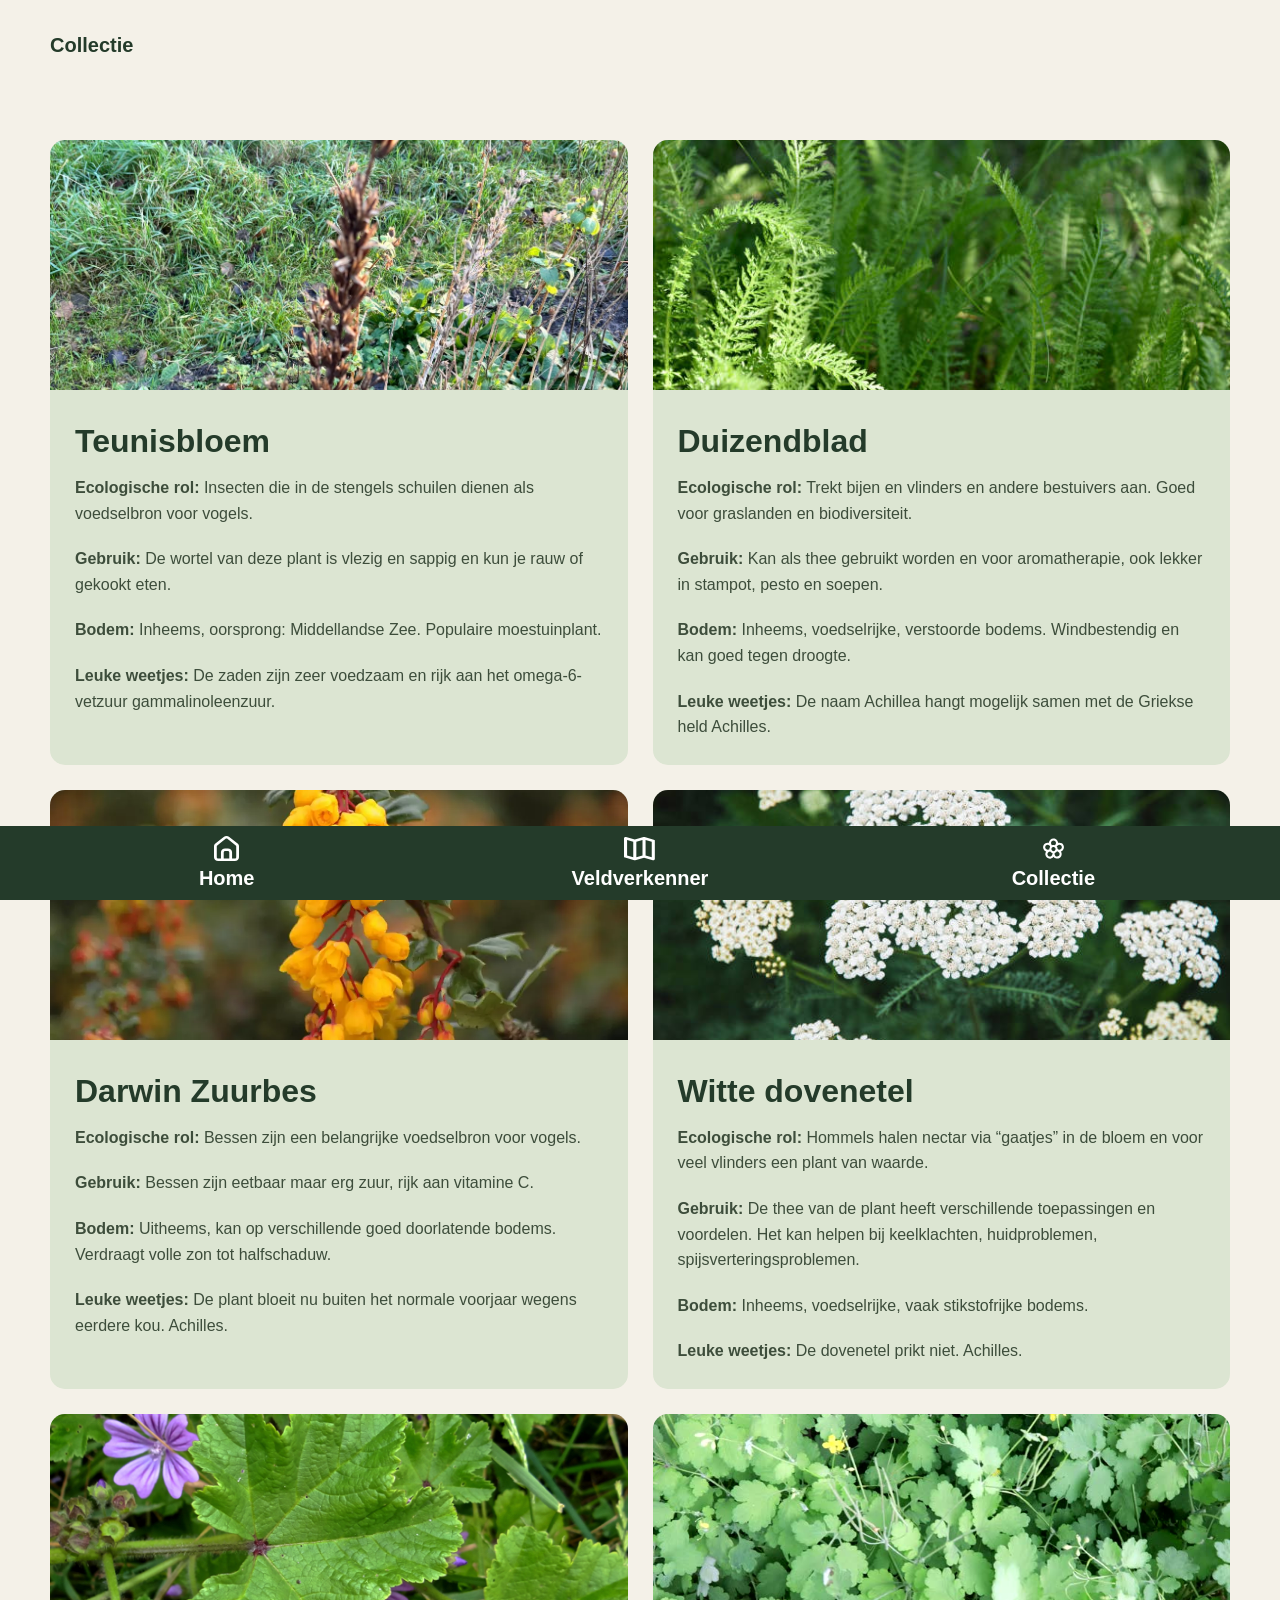
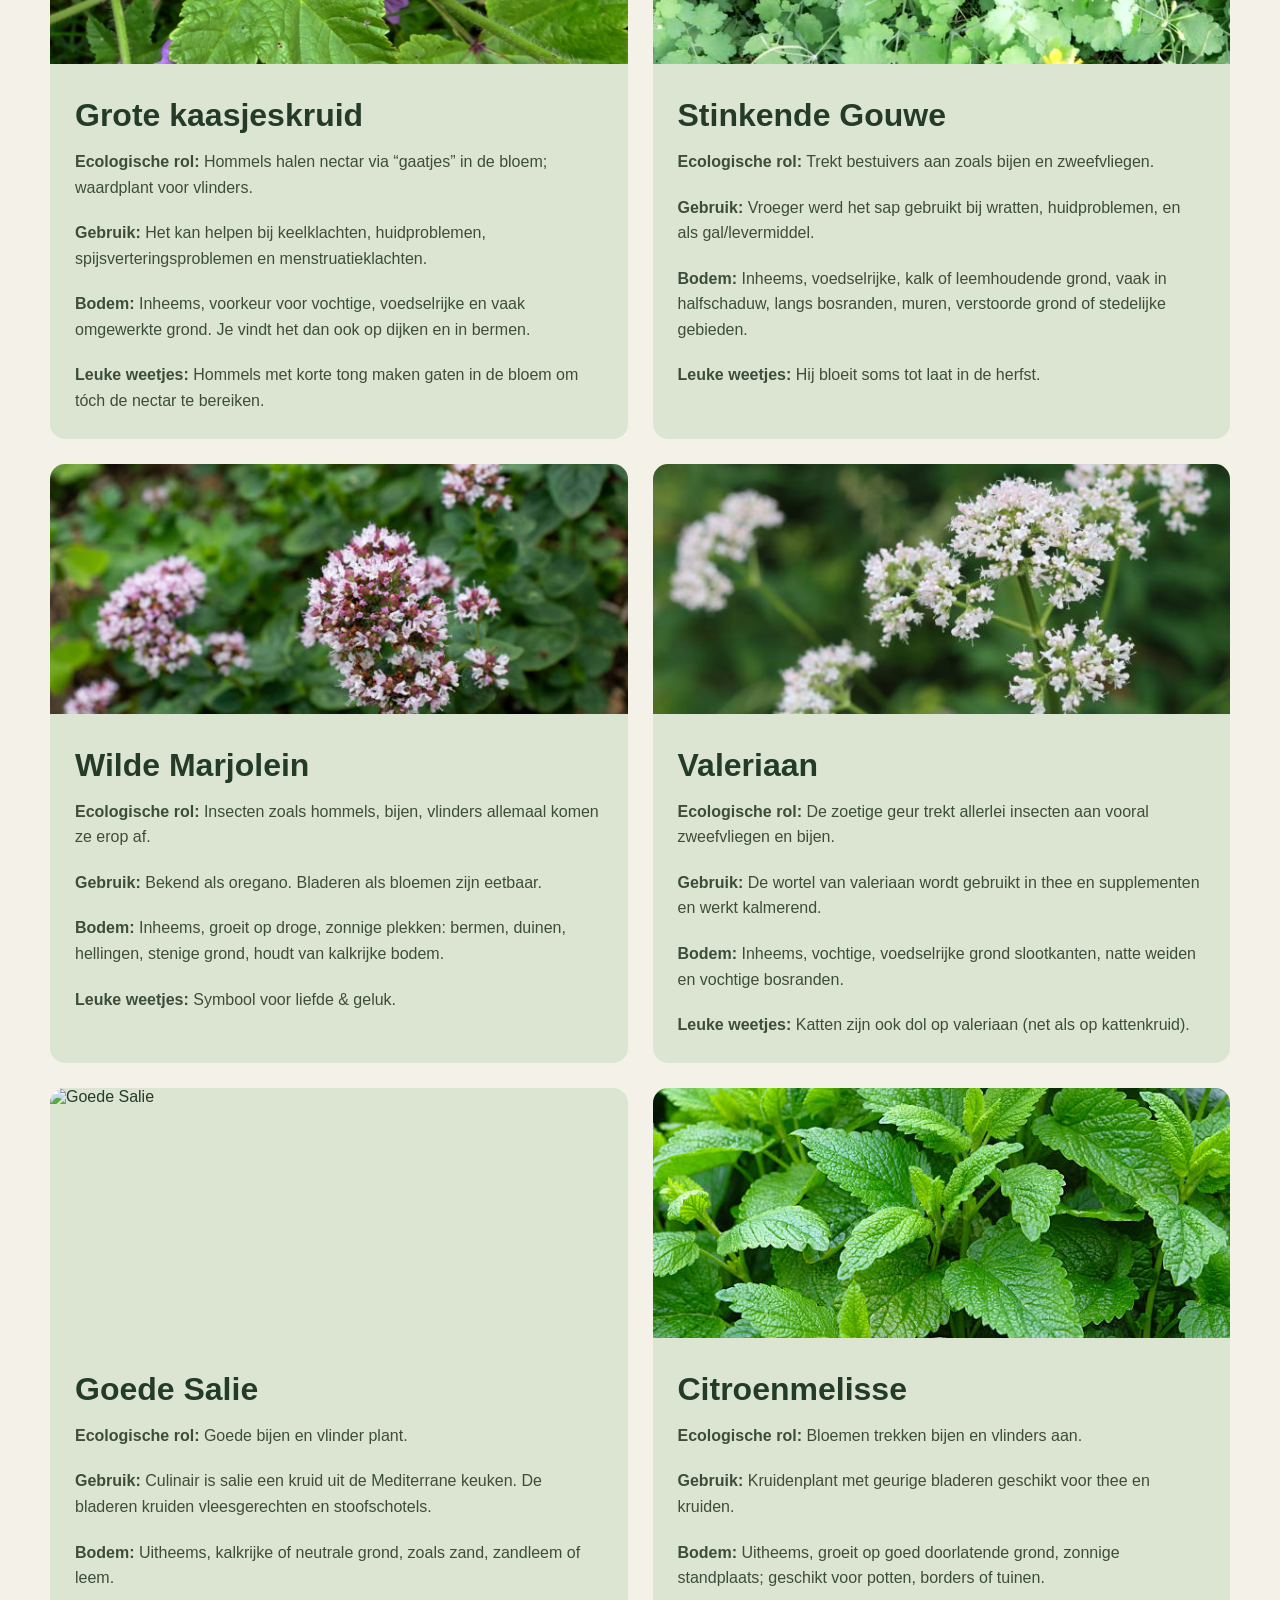
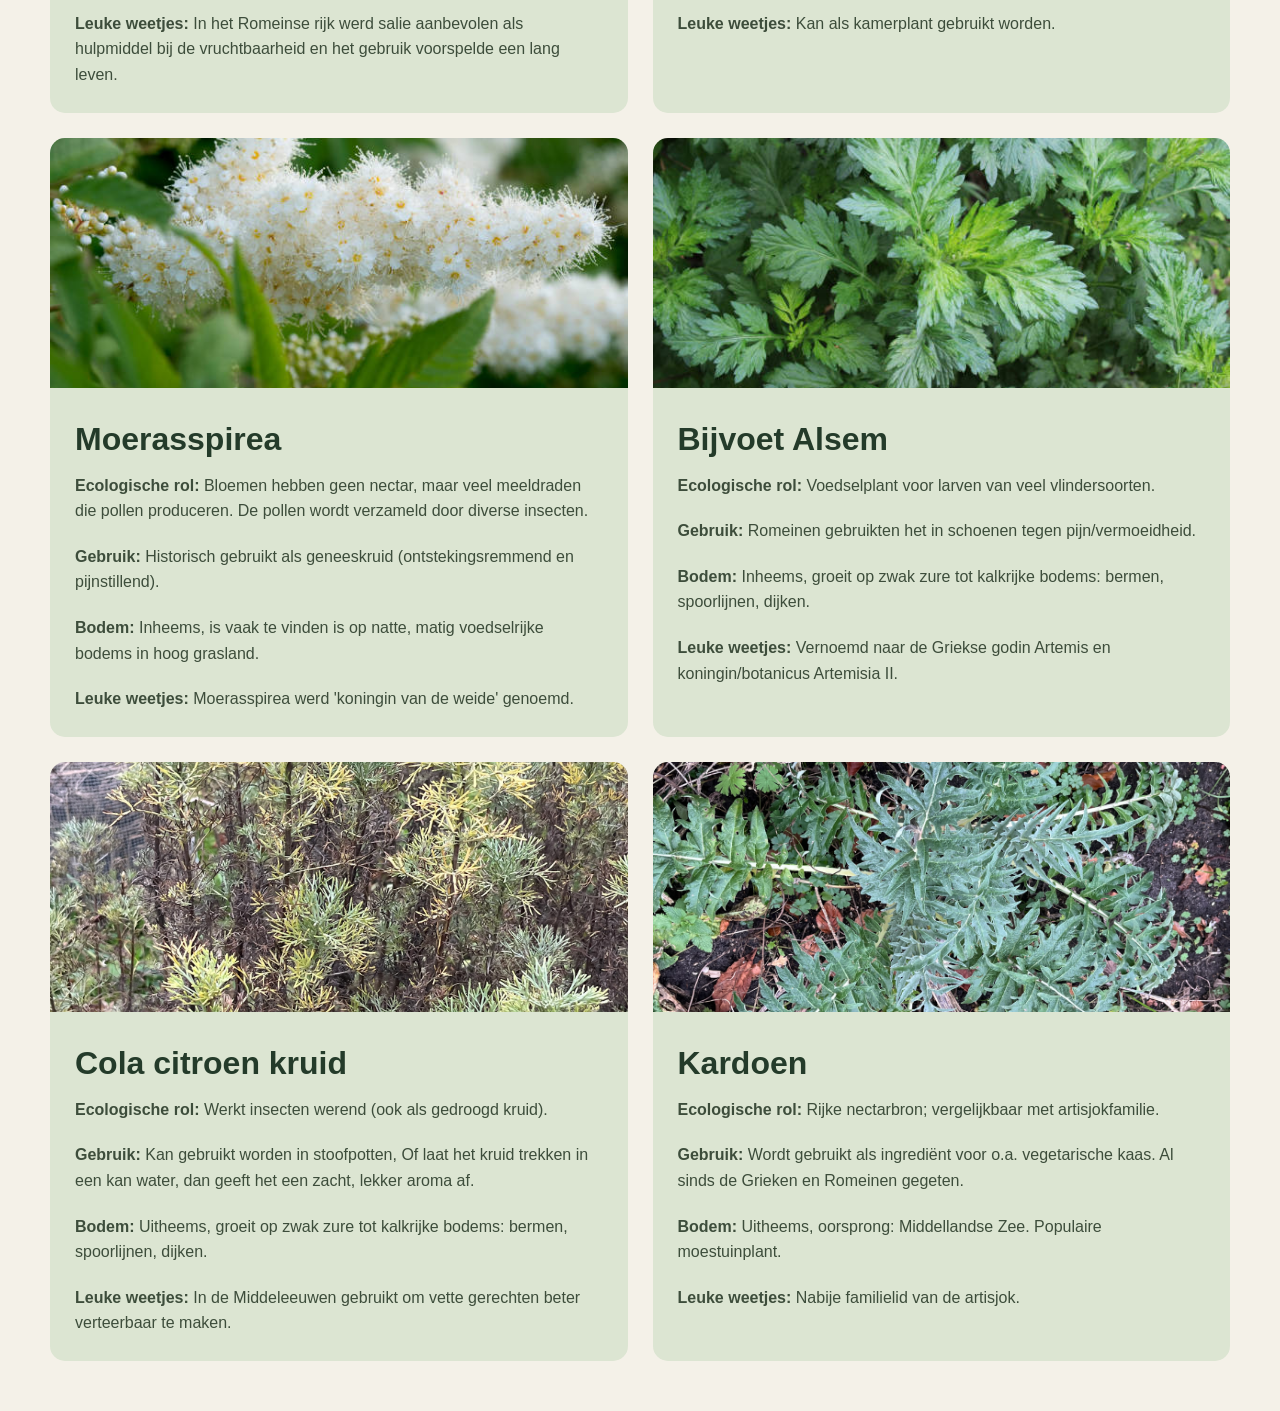
==== commit 7f61a7d2: "titel aangepast" ====
--- a/collectie.html
+++ b/collectie.html
@@ -12,7 +12,7 @@
 
     <header>
         <a href="index.html" class="logo">
-            Ontdek de bloemen
+            Collectie
         </a>
     </header>
 
